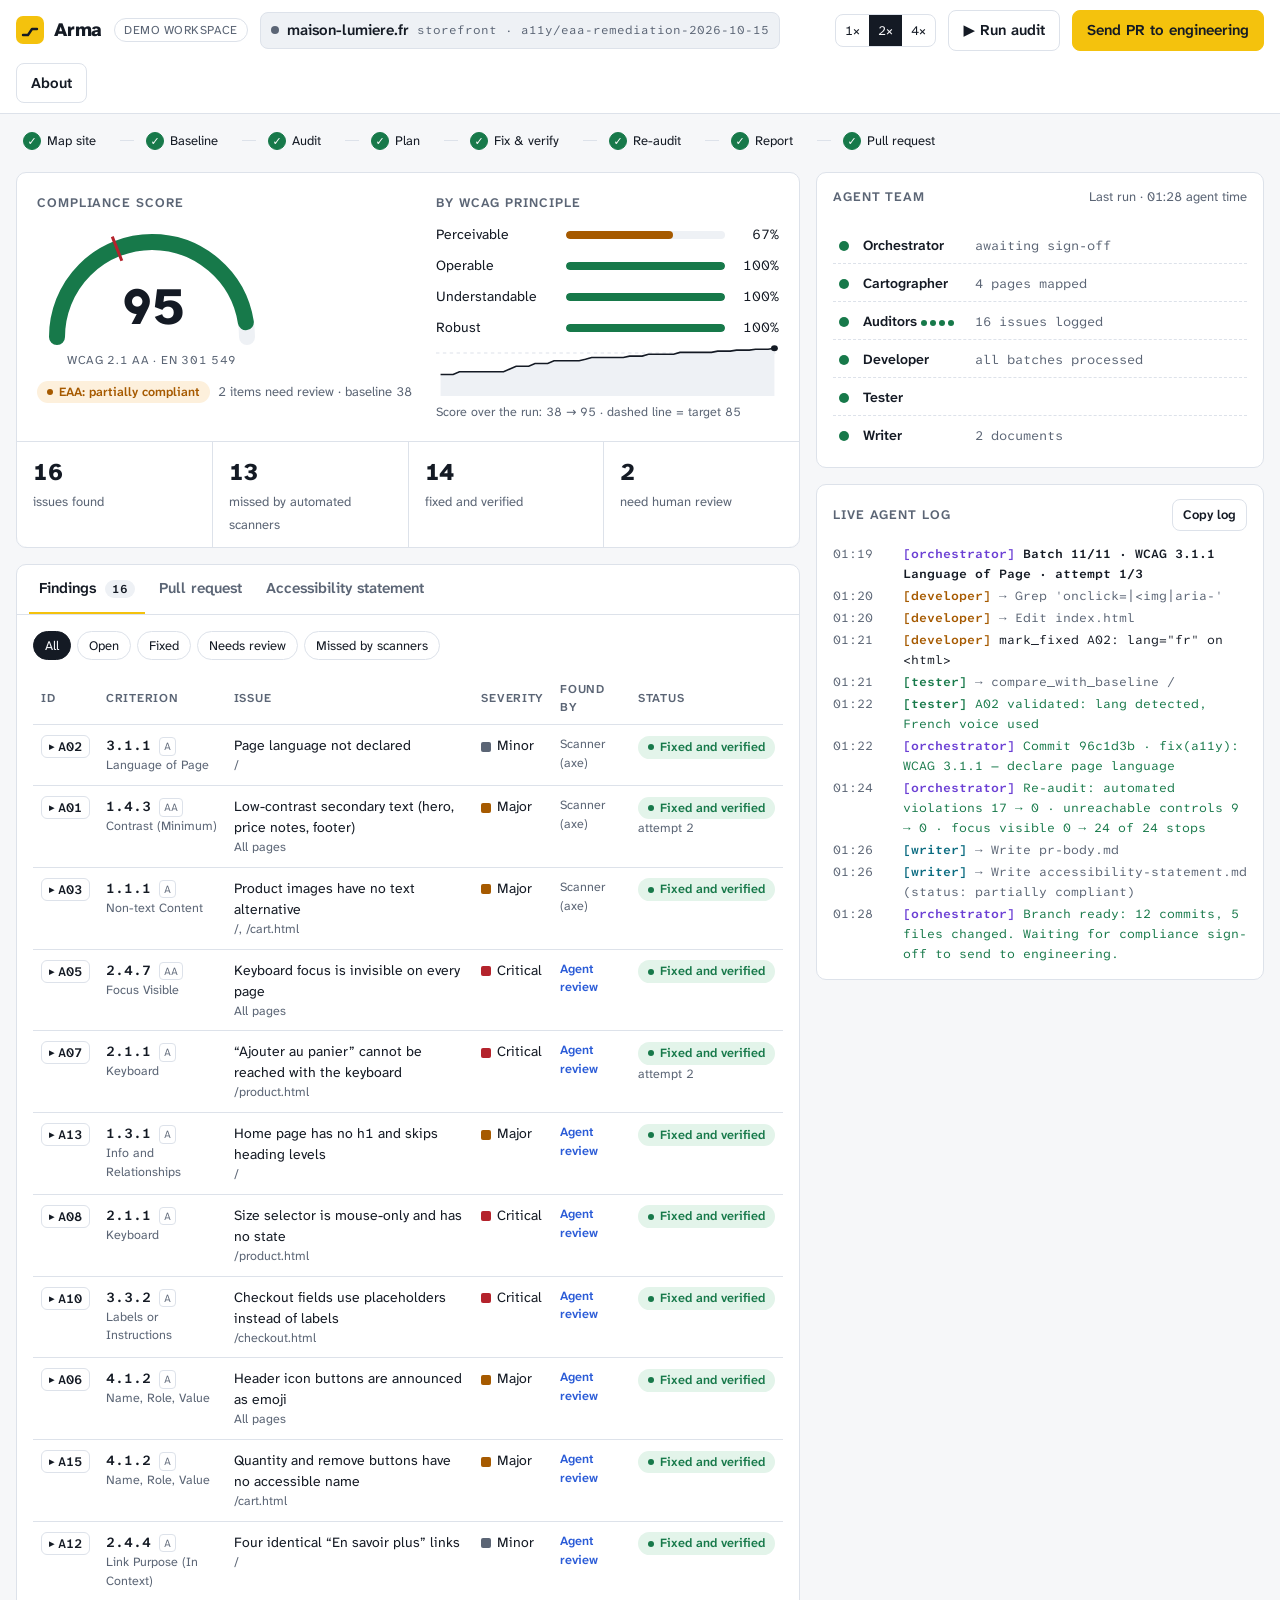
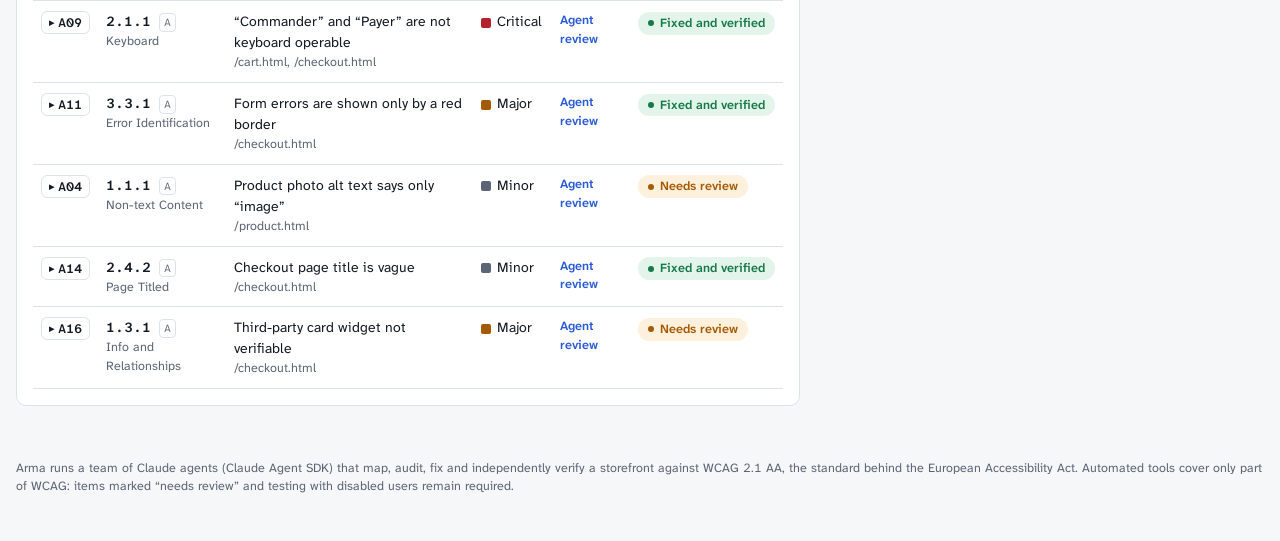
==== web/index.html @ 5f582f72 "feat: compliance dashboard driven by event replay Co-Authored-By: Claude Opus 5.5 <noreply@anthropic" ====
<!doctype html>
<html lang="en">
<head>
<meta charset="utf-8">
<meta name="viewport" content="width=device-width, initial-scale=1, viewport-fit=cover">
<title>Arma Compliance · EAA accessibility, audited, fixed and verified by AI agents</title>
<meta name="description" content="Arma gives compliance teams an AI agent team that audits, fixes and verifies their store's accessibility, then hands engineering a ready-to-merge pull request.">
<link rel="preconnect" href="https://fonts.googleapis.com">
<link rel="preconnect" href="https://fonts.gstatic.com" crossorigin>
<link rel="stylesheet" href="https://fonts.googleapis.com/css2?family=Atkinson+Hyperlegible+Mono:wght@400;600&family=Atkinson+Hyperlegible+Next:wght@400;600;800&display=swap">
<link rel="stylesheet" href="styles.css">
<link rel="icon" href="data:image/svg+xml,%3Csvg xmlns='http://www.w3.org/2000/svg' viewBox='0 0 18 18'%3E%3Crect width='18' height='18' rx='4' fill='%23f4c20d'/%3E%3Cpath d='M2 14h5l4-6h5' fill='none' stroke='%23141a24' stroke-width='2.4' stroke-linecap='round' stroke-linejoin='round'/%3E%3C/svg%3E">
</head>
<body>
<a class="skip" href="#main">Skip to main content</a>

<header class="bar">
  <div class="wrap">
    <div class="brand">
      <span class="mark" aria-hidden="true"><svg width="18" height="18" viewBox="0 0 18 18"><path d="M2 14h5l4-6h5" fill="none" stroke="#141a24" stroke-width="2.4" stroke-linecap="round" stroke-linejoin="round"/></svg></span>
      Arma
    </div>
    <span class="chip">Demo workspace</span>
    <div class="site" title="Audited site"><span class="dot" id="liveDot"></span><b id="siteName">maison-lumiere.fr</b><span class="muted mono" style="font-size:12px" id="siteRef">storefront · main</span></div>
    <span class="spacer"></span>
    <div class="speed" role="group" aria-label="Replay speed">
      <button type="button" data-speed="1" aria-pressed="false">1×</button>
      <button type="button" data-speed="2" aria-pressed="true">2×</button>
      <button type="button" data-speed="4" aria-pressed="false">4×</button>
    </div>
    <button class="btn" id="runBtn" type="button">▶ Run audit</button>
    <button class="btn primary" id="prBtn" type="button" disabled>Send PR to engineering</button>
    <button class="btn" id="aboutBtn" type="button" aria-haspopup="dialog">About</button>
  </div>
</header>

<nav class="rail" aria-label="Run phases"><div class="wrap" id="rail" tabindex="0"></div></nav>

<main class="wrap" id="main">
  <div class="main">
    <div class="col">
      <section class="card" aria-labelledby="scoreH">
        <div class="score">
          <div>
            <h2 id="scoreH">Compliance score</h2>
            <svg class="gauge" viewBox="0 0 230 156" role="img" aria-labelledby="gaugeLbl">
              <title id="gaugeLbl">Compliance score</title>
              <path d="M20 125 A95 95 0 0 1 210 125" fill="none" stroke="var(--faint)" stroke-width="16" stroke-linecap="round"/>
              <path id="gArc" d="M20 125 A95 95 0 0 1 210 125" fill="none" stroke="var(--ink)" stroke-width="16" stroke-linecap="round" pathLength="100" stroke-dasharray="0 100" style="transition:stroke-dasharray .6s"/>
              <line id="gBase" x1="0" y1="0" x2="0" y2="0" stroke="var(--bad)" stroke-width="3"/>
              <text id="gVal" class="val" x="115" y="112" text-anchor="middle">–</text>
              <text id="gSub" class="sub" x="115" y="152" text-anchor="middle">WCAG 2.1 AA · EN 301 549</text>
            </svg>
            <div class="status-line" id="eaa"></div>
          </div>
          <div style="min-width:0">
            <h2>By WCAG principle</h2>
            <div class="pour" id="pour" style="margin-top:12px"></div>
            <svg class="spark" id="spark" viewBox="0 0 300 54" width="100%" height="54" preserveAspectRatio="none" role="img" aria-label="Score during the run"></svg>
            <div class="muted" style="font-size:12.5px" id="sparkLbl">Score over the run</div>
          </div>
        </div>
        <div class="kpis">
          <div class="kpi"><b id="kFound">–</b><span>issues found</span></div>
          <div class="kpi"><b id="kHidden">–</b><span>missed by automated scanners</span></div>
          <div class="kpi"><b id="kFixed">–</b><span>fixed and verified</span></div>
          <div class="kpi"><b id="kHuman">–</b><span>need human review</span></div>
        </div>
      </section>

      <section class="card" aria-label="Compliance workspace">
        <div class="tabs" role="tablist" aria-label="Compliance workspace">
          <button class="tab" role="tab" id="t-findings" aria-controls="p-findings" aria-selected="true">Findings <span class="n" id="nFind">0</span></button>
          <button class="tab" role="tab" id="t-pr" aria-controls="p-pr" aria-selected="false" tabindex="-1">Pull request</button>
          <button class="tab" role="tab" id="t-stmt" aria-controls="p-stmt" aria-selected="false" tabindex="-1">Accessibility statement</button>
        </div>
        <div class="pane" role="tabpanel" id="p-findings" aria-labelledby="t-findings">
          <div class="filters" role="group" aria-label="Filter findings">
            <button class="fbtn" data-f="all" aria-pressed="true">All</button>
            <button class="fbtn" data-f="open" aria-pressed="false">Open</button>
            <button class="fbtn" data-f="validated" aria-pressed="false">Fixed</button>
            <button class="fbtn" data-f="needs_human" aria-pressed="false">Needs review</button>
            <button class="fbtn" data-f="agent" aria-pressed="false">Missed by scanners</button>
          </div>
          <div class="tablewrap" tabindex="0" role="region" aria-label="Findings table">
            <table>
              <thead><tr><th scope="col">ID</th><th scope="col">Criterion</th><th scope="col">Issue</th><th scope="col">Severity</th><th scope="col">Found by</th><th scope="col">Status</th></tr></thead>
              <tbody id="rows"></tbody>
            </table>
          </div>
        </div>
        <div class="pane" role="tabpanel" id="p-pr" aria-labelledby="t-pr" hidden></div>
        <div class="pane" role="tabpanel" id="p-stmt" aria-labelledby="t-stmt" hidden></div>
      </section>
    </div>

    <div class="col">
      <section class="card" aria-labelledby="teamH">
        <div class="loghead"><h2 id="teamH">Agent team</h2><span class="muted" style="font-size:13px" id="clock">–</span></div>
        <div class="agents" id="agents"></div>
      </section>
      <section class="card" aria-labelledby="logH">
        <div class="loghead"><h2 id="logH">Live agent log</h2><button class="btn small" id="copyLog" type="button">Copy log</button></div>
        <div class="log" id="log" role="log" aria-live="off" tabindex="0" aria-labelledby="logH"></div>
      </section>
    </div>
  </div>
  <p class="foot">Arma runs a team of Claude agents (Claude Agent SDK) that map, audit, fix and independently verify a storefront against WCAG 2.1 AA, the standard behind the European Accessibility Act. Automated tools cover only part of WCAG: items marked “needs review” and testing with disabled users remain required.</p>
</main>

<dialog id="about" aria-labelledby="aboutH">
  <h2 id="aboutH">Arma</h2>
  <p><b>Arma gives compliance teams an AI agent team that audits, fixes and verifies their store's accessibility, then hands engineering a ready-to-merge pull request.</b></p>
  <h3>The problem</h3>
  <p>Since June 2025 the European Accessibility Act makes WCAG 2.1 AA (EN 301 549) a legal duty for e-commerce, and French retailers are already being sued. JavaScript overlays fix nothing (FTC fine against accessiBe, 2025). Scanners only catch part of the issues, and compliance teams cannot turn a report into engineering tickets.</p>
  <h3>The agent team</h3>
  <pre aria-label="Agent architecture" tabindex="0">  cartographer ──► lead auditor ──► page auditors ×4 (parallel)
                         │  shared state via typed MCP tools
                         ▼
  per WCAG batch:  developer ──► tester (independent, read-only)
                      ▲   rejected: actionable reason │
                      └──────── retry ◄───────────────┘
                   regression → git rollback · 3 attempts → human
                         ▼
  writer ──► pull request + accessibility statement ──► compliance sign-off</pre>
  <p>Built with the Claude Agent SDK (Python), in-process MCP tools, Playwright + axe-core and git. This page replays a recorded run: no external system is contacted.</p>
  <p><a href="https://github.com/moogrocker/arma">Source code on GitHub</a></p>
  <form method="dialog"><button class="btn primary" type="submit">Close</button></form>
</dialog>

<div class="toast" id="toast" role="status" aria-live="polite"></div>
<script src="app.js"></script>
</body>
</html>
---- web/styles.css ----
/* Layout: sticky command bar → phase rail → two columns: compliance view (score, findings, PR, statement) | agent team + live log */
:root{
  --ink:#141a24; --paper:#f6f7f9; --panel:#ffffff; --line:#dde2ea; --muted:#5b6575; --faint:#eef1f5;
  --signal:#f4c20d; --signal-ink:#141a24;          /* tactile-paving yellow: brand + primary action only */
  --ok:#17794a; --ok-bg:#e3f4ea; --warn:#a65a00; --warn-bg:#fdf0dc; --bad:#b4232c; --bad-bg:#fbe5e6; --info:#2a5bd7; --info-bg:#e6edfc;
  --sans:"Atkinson Hyperlegible Next","Atkinson Hyperlegible",system-ui,-apple-system,"Segoe UI",sans-serif;
  --mono:"Atkinson Hyperlegible Mono",ui-monospace,"SF Mono",Menlo,Consolas,monospace;
  --r:10px;
}
@media (prefers-color-scheme: dark){:root:not([data-theme="light"]){
  --ink:#e9edf3; --paper:#10141b; --panel:#171c25; --line:#2a3240; --muted:#9aa5b6; --faint:#1d2430;
  --signal:#f4c20d; --signal-ink:#141a24;
  --ok:#5fd394; --ok-bg:#16301f; --warn:#f2a54a; --warn-bg:#33240f; --bad:#ff7a80; --bad-bg:#3a1a1d; --info:#8fb0ff; --info-bg:#1a2442; color-scheme:dark}}
:root[data-theme="dark"]{
  --ink:#e9edf3; --paper:#10141b; --panel:#171c25; --line:#2a3240; --muted:#9aa5b6; --faint:#1d2430;
  --signal:#f4c20d; --signal-ink:#141a24;
  --ok:#5fd394; --ok-bg:#16301f; --warn:#f2a54a; --warn-bg:#33240f; --bad:#ff7a80; --bad-bg:#3a1a1d; --info:#8fb0ff; --info-bg:#1a2442; color-scheme:dark}

*{box-sizing:border-box}
body{background:var(--paper);color:var(--ink);font:15px/1.5 var(--sans);font-variant-numeric:tabular-nums}
button,input,textarea,select{font:inherit;color:inherit}
:focus-visible{outline:3px solid var(--info);outline-offset:2px;border-radius:4px}
.wrap{padding-left:max(16px,env(safe-area-inset-left,0px));padding-right:max(16px,env(safe-area-inset-right,0px));max-width:1440px;margin:0 auto}
.mono{font-family:var(--mono)}
.muted{color:var(--muted)}
.vh{position:absolute!important;width:1px;height:1px;overflow:hidden;clip:rect(0 0 0 0);white-space:nowrap}

/* command bar */
.bar{position:sticky;top:env(safe-area-inset-top,0px);z-index:5;background:var(--panel);border-bottom:1px solid var(--line)}
.bar .wrap{display:flex;align-items:center;gap:12px;flex-wrap:wrap;padding-block:10px}
.brand{display:flex;align-items:center;gap:10px;font-weight:800;font-size:19px;letter-spacing:-.01em}
.mark{width:28px;height:28px;border-radius:7px;background:var(--signal);display:grid;place-items:center}
.mark svg{display:block}
.chip{font-size:12px;letter-spacing:.04em;text-transform:uppercase;border:1px solid var(--line);border-radius:99px;padding:2px 9px;color:var(--muted);white-space:nowrap}
.site{display:flex;align-items:center;gap:8px;border:1px solid var(--line);border-radius:8px;padding:6px 10px;background:var(--faint);min-width:0}
.site b{font-weight:600;overflow:hidden;text-overflow:ellipsis;white-space:nowrap}
.dot{width:8px;height:8px;border-radius:50%;background:var(--muted);flex:none}
.dot.live{background:var(--ok);box-shadow:0 0 0 0 var(--ok);animation:pulse 1.6s infinite}
@keyframes pulse{70%{box-shadow:0 0 0 7px transparent}}
.spacer{flex:1}
.btn{border:1px solid var(--line);background:var(--panel);border-radius:8px;padding:8px 14px;font-weight:600;cursor:pointer;display:inline-flex;align-items:center;gap:8px;white-space:nowrap}
.btn:hover{border-color:var(--muted)}
.btn.primary{background:var(--signal);color:var(--signal-ink);border-color:var(--signal)}
.btn.primary:hover{filter:brightness(.96)}
.btn[disabled]{opacity:.45;cursor:not-allowed}
.btn.small{padding:5px 10px;font-size:13px}
.speed{display:inline-flex;border:1px solid var(--line);border-radius:8px;overflow:hidden}
.speed button{border:0;background:transparent;padding:6px 9px;font-size:13px;cursor:pointer}
.speed button[aria-pressed="true"]{background:var(--ink);color:var(--paper)}

/* phase rail */
.rail .wrap{position:relative;display:flex;gap:6px;overflow-x:auto;padding-block:12px}
.ph{display:flex;align-items:center;gap:6px;font-size:13px;color:var(--muted);white-space:nowrap;padding:4px 10px 4px 6px;border-radius:99px;border:1px solid transparent}
.ph i{width:18px;height:18px;border-radius:50%;border:1.5px solid var(--line);display:grid;place-items:center;font-style:normal;font-size:11px}
.ph.done{color:var(--ink)} .ph.done i{background:var(--ok);border-color:var(--ok);color:var(--panel)}
.ph.now{color:var(--ink);border-color:var(--line);background:var(--panel);font-weight:600} .ph.now i{border-color:var(--signal);background:var(--signal)}
.ph + .ph::before{content:"";width:14px;height:1px;background:var(--line);margin-right:6px}

/* grid */
.main{display:grid;grid-template-columns:minmax(0,1.75fr) minmax(0,1fr);gap:16px;padding-block:4px 40px;align-items:start}
@media (max-width:980px){.main{grid-template-columns:minmax(0,1fr)}}
.card{background:var(--panel);border:1px solid var(--line);border-radius:var(--r)}
.card h2{font-size:13px;letter-spacing:.07em;text-transform:uppercase;color:var(--muted);margin:0;font-weight:600}
.col{display:flex;flex-direction:column;gap:16px;min-width:0}

/* score */
.score{display:grid;grid-template-columns:auto minmax(0,1fr);gap:24px;padding:20px}
@media (max-width:640px){.score{grid-template-columns:minmax(0,1fr)}}
.gauge{width:230px;max-width:100%}
.gauge .val{font-size:52px;font-weight:800;letter-spacing:-.03em;fill:var(--ink)}
.gauge .sub{font-size:12px;fill:var(--muted);letter-spacing:.06em;text-transform:uppercase}
.status-line{display:flex;align-items:center;gap:8px;flex-wrap:wrap;margin-top:6px}
.pill{display:inline-flex;align-items:center;gap:6px;font-size:12.5px;font-weight:600;border-radius:99px;padding:2px 10px;white-space:nowrap}
.pill::before{content:"";width:6px;height:6px;border-radius:50%;background:currentColor}
.p-ok{color:var(--ok);background:var(--ok-bg)} .p-warn{color:var(--warn);background:var(--warn-bg)}
.p-bad{color:var(--bad);background:var(--bad-bg)} .p-info{color:var(--info);background:var(--info-bg)}
.p-mute{color:var(--muted);background:var(--faint)}
.pour{display:flex;flex-direction:column;gap:10px}
.pour-row{display:grid;grid-template-columns:120px minmax(0,1fr) 44px;gap:10px;align-items:center;font-size:14px}
.track{height:8px;border-radius:99px;background:var(--faint);overflow:hidden;position:relative}
.track span{position:absolute;inset:0 auto 0 0;background:var(--ink);border-radius:99px;transition:width .6s}
.track span.base{background:var(--line)}
.kpis{display:grid;grid-template-columns:repeat(4,minmax(0,1fr));gap:1px;background:var(--line);border-top:1px solid var(--line);border-radius:0 0 var(--r) var(--r);overflow:hidden}
@media (max-width:640px){.kpis{grid-template-columns:repeat(2,minmax(0,1fr))}}
.kpi{background:var(--panel);padding:12px 16px}
.kpi b{display:block;font-size:24px;font-weight:800;letter-spacing:-.02em}
.kpi span{font-size:13px;color:var(--muted)}
.spark{margin-top:4px}

/* tabs */
.tabs{display:flex;gap:4px;border-bottom:1px solid var(--line);padding:0 12px;overflow-x:auto}
.tab{border:0;background:none;padding:12px 10px;font-weight:600;color:var(--muted);cursor:pointer;border-bottom:2px solid transparent;white-space:nowrap}
.tab[aria-selected="true"]{color:var(--ink);border-bottom-color:var(--signal)}
.tab .n{font-family:var(--mono);font-size:12px;background:var(--faint);border-radius:99px;padding:1px 7px;margin-left:4px}
.pane{padding:16px}
.filters{display:flex;gap:6px;flex-wrap:wrap;margin-bottom:12px;align-items:center}
.fbtn{border:1px solid var(--line);background:var(--panel);border-radius:99px;padding:4px 11px;font-size:13px;cursor:pointer}
.fbtn[aria-pressed="true"]{background:var(--ink);color:var(--paper);border-color:var(--ink)}
.tablewrap{overflow-x:auto}
table{width:100%;border-collapse:collapse;font-size:14px;min-width:640px}
th{text-align:left;font-size:12px;letter-spacing:.06em;text-transform:uppercase;color:var(--muted);font-weight:600;padding:8px;border-bottom:1px solid var(--line)}
td{padding:10px 8px;border-bottom:1px solid var(--line);vertical-align:top}
tr.row{cursor:pointer} tr.row:hover td{background:var(--faint)}
tr.row.fresh td{animation:flash 1.6s}
@keyframes flash{from{background:var(--warn-bg)}}
.crit{display:flex;gap:8px;align-items:baseline}
.crit .num{font-family:var(--mono);font-weight:600}
.lvl{font-family:var(--mono);font-size:11px;border:1px solid var(--line);border-radius:4px;padding:0 4px;color:var(--muted)}
.sev{display:inline-block;width:10px;height:10px;border-radius:2px;margin-right:6px;vertical-align:middle}
.sev.critical{background:var(--bad)} .sev.major{background:var(--warn)} .sev.minor{background:var(--muted)}
.src{font-size:12.5px;color:var(--muted)}
.src.agent{color:var(--info);font-weight:600}
.detail td{background:var(--faint);padding:16px}
.dgrid{display:grid;grid-template-columns:repeat(2,minmax(0,1fr));gap:16px}
@media (max-width:720px){.dgrid{grid-template-columns:minmax(0,1fr)}}
.dgrid>div{min-width:0}
.dgrid h3{font-size:12px;letter-spacing:.06em;text-transform:uppercase;color:var(--muted);margin:0 0 6px}
pre{margin:0;font:12.5px/1.55 var(--mono);background:var(--panel);border:1px solid var(--line);border-radius:8px;padding:10px;overflow-x:auto;white-space:pre}
.add{color:var(--ok)} .del{color:var(--bad)}
.hist{list-style:none;padding:0;margin:0;display:flex;flex-direction:column;gap:6px;font-size:13.5px}
.hist li{display:grid;grid-template-columns:86px minmax(0,1fr);gap:8px}
.hist .who{font-weight:600}
.empty{padding:32px 16px;text-align:center;color:var(--muted)}

/* agents */
.agents{padding:14px 16px;display:flex;flex-direction:column;gap:2px}
.ag{position:relative;display:grid;grid-template-columns:22px 104px minmax(0,1fr);gap:8px;align-items:center;padding:7px 0;border-bottom:1px dashed var(--line);font-size:14px}
.ag:last-child{border-bottom:0}
.ag .st{width:10px;height:10px;border-radius:50%;background:var(--line);margin:auto}
.ag.working .st{background:var(--signal);box-shadow:0 0 0 3px color-mix(in srgb,var(--signal) 30%,transparent)}
.ag.done .st{background:var(--ok)}
.ag .nm{font-weight:600}
.ag .act{color:var(--muted);font-size:13px;overflow:hidden;text-overflow:ellipsis;white-space:nowrap;font-family:var(--mono)}
.subdots{display:inline-flex;gap:3px;margin-left:4px;vertical-align:middle}
.subdots i{width:6px;height:6px;border-radius:50%;background:var(--line)}
.subdots i.on{background:var(--signal)} .subdots i.ok{background:var(--ok)}

/* log */
.loghead{display:flex;align-items:center;justify-content:space-between;padding:14px 16px 8px;gap:8px}
.log{height:440px;overflow-y:auto;padding:0 16px 14px;font:12.5px/1.6 var(--mono)}
@media (max-width:980px){.log{height:340px}}
.ln{display:grid;grid-template-columns:62px minmax(0,1fr);gap:8px;padding:1px 0}
.ln .t{color:var(--muted)}
.ln .a{font-weight:600}
.ln.k-tool .x{color:var(--muted)}
.ln.k-err .x,.ln.k-reject .x,.ln.k-rollback .x{color:var(--bad)}
.ln.k-ok .x,.ln.k-commit .x{color:var(--ok)}
.ln.k-phase{margin-top:8px}
.ln.k-phase .x{font-weight:600;color:var(--ink)}
.a-orch{color:#8b5cf6}.a-cart{color:#0e8fa8}.a-chief{color:var(--info)}.a-aud{color:#4b74e0}.a-dev{color:var(--warn)}.a-test{color:var(--ok)}.a-writer{color:#0e8fa8}.a-sys{color:var(--bad)}

/* PR */
.prgrid{display:grid;grid-template-columns:minmax(0,1fr) minmax(0,1fr);gap:16px}
@media (max-width:820px){.prgrid{grid-template-columns:1fr}}
.kv{display:grid;grid-template-columns:110px minmax(0,1fr);gap:6px 12px;font-size:14px}
.kv dt{color:var(--muted)} .kv dd{margin:0;min-width:0;overflow-wrap:anywhere}
.commits{list-style:none;padding:0;margin:8px 0 0;font-size:13.5px}
.commits li{display:grid;grid-template-columns:70px minmax(0,1fr);gap:8px;padding:6px 0;border-bottom:1px solid var(--line)}
.commits .h{font-family:var(--mono);color:var(--muted)}
fieldset{border:1px solid var(--line);border-radius:8px;padding:10px 12px;margin:0 0 12px}
legend{font-size:12px;letter-spacing:.06em;text-transform:uppercase;color:var(--muted);padding:0 4px}
.opt{display:flex;align-items:center;gap:8px;padding:3px 0;font-size:14px}
textarea{width:100%;min-height:110px;border:1px solid var(--line);border-radius:8px;padding:10px;background:var(--panel);resize:vertical}
label.lbl{font-size:12px;letter-spacing:.06em;text-transform:uppercase;color:var(--muted);display:block;margin-bottom:4px}
.steps{list-style:none;padding:0;margin:12px 0 0;display:flex;flex-direction:column;gap:6px;font-size:14px}
.steps li{display:flex;gap:8px;align-items:center;color:var(--muted)}
.steps li.ok{color:var(--ink)} .steps li.ok::before{content:"✓";color:var(--ok);font-weight:800}
.steps li.run::before{content:"";width:10px;height:10px;border:2px solid var(--signal);border-top-color:transparent;border-radius:50%;animation:spin .8s linear infinite}
@keyframes spin{to{transform:rotate(360deg)}}
.sent{border:1px solid var(--ok);background:var(--ok-bg);border-radius:8px;padding:12px 14px;margin-top:12px}
.sent b{display:block}
.statement{max-width:72ch;font-size:15px}
.statement h3{font-size:18px;margin:18px 0 6px}
.statement .todo{background:var(--warn-bg);color:var(--warn);border-radius:4px;padding:0 4px}
.foot{font-size:12.5px;color:var(--muted);padding-block:0 32px}
@media (prefers-reduced-motion: reduce){*{animation:none!important;transition:none!important}}

/* ---- additions to the prototype (event-driven build) ---- */
html{-webkit-text-size-adjust:100%}
body{margin:0;overflow-x:hidden}
h1,h2,h3{margin:0}
.skip{position:absolute;left:8px;top:-60px;background:var(--signal);color:var(--signal-ink);padding:8px 12px;border-radius:8px;font-weight:700;z-index:20}
.skip:focus{top:8px}
.rail .ph,.ag,td{position:relative}
.rail .wrap{scrollbar-width:thin}
tr.row:focus-visible td{background:var(--faint)}
tr.row:focus-visible{outline:3px solid var(--info);outline-offset:-3px}
.hist li{grid-template-columns:52px 86px minmax(0,1fr)}
.hist time{font-family:var(--mono);color:var(--muted);font-size:12.5px}
details.body{margin-top:14px}
details.body summary{cursor:pointer;font-weight:600}
.md{font-size:14px;max-width:72ch}
.md h2,.md h3,.md h4{font-size:15px;margin:14px 0 4px;text-transform:none;letter-spacing:0;color:var(--ink)}
.md p,.md ul{margin:6px 0}
.statement h2{font-size:20px;margin:0 0 6px;text-transform:none;letter-spacing:0;color:var(--ink)}
dialog{max-width:640px;width:calc(100% - 32px);border:1px solid var(--line);border-radius:var(--r);background:var(--panel);color:var(--ink);padding:22px}
dialog::backdrop{background:rgba(10,14,20,.6)}
dialog h2{font-size:22px;text-transform:none;letter-spacing:0;color:var(--ink);margin-bottom:8px}
dialog h3{font-size:15px;margin:16px 0 4px}
dialog p{margin:6px 0}
.toast{position:fixed;left:50%;bottom:16px;transform:translateX(-50%);background:var(--ink);color:var(--paper);padding:10px 16px;border-radius:8px;opacity:0;pointer-events:none;transition:opacity .25s;max-width:calc(100% - 32px);z-index:30}
.toast.show{opacity:1}
.rowbtn{font:600 13px var(--mono);border:1px solid var(--line);background:var(--panel);border-radius:6px;padding:2px 7px;cursor:pointer;display:inline-flex;align-items:center;gap:4px}
.rowbtn::before{content:"▸";font-size:10px;transition:transform .15s}
.rowbtn[aria-expanded="true"]::before{transform:rotate(90deg)}
/* agent label colours, AA on panel in both themes */
:root{--c-orch:#6b3fd4;--c-cart:#0a6b80;--c-aud:#3155c4}
@media (prefers-color-scheme: dark){:root:not([data-theme="light"]){--c-orch:#b8a1ff;--c-cart:#5fcfe5;--c-aud:#9db8ff}}
:root[data-theme="dark"]{--c-orch:#b8a1ff;--c-cart:#5fcfe5;--c-aud:#9db8ff}
.a-orch{color:var(--c-orch)}.a-cart,.a-writer{color:var(--c-cart)}.a-aud{color:var(--c-aud)}
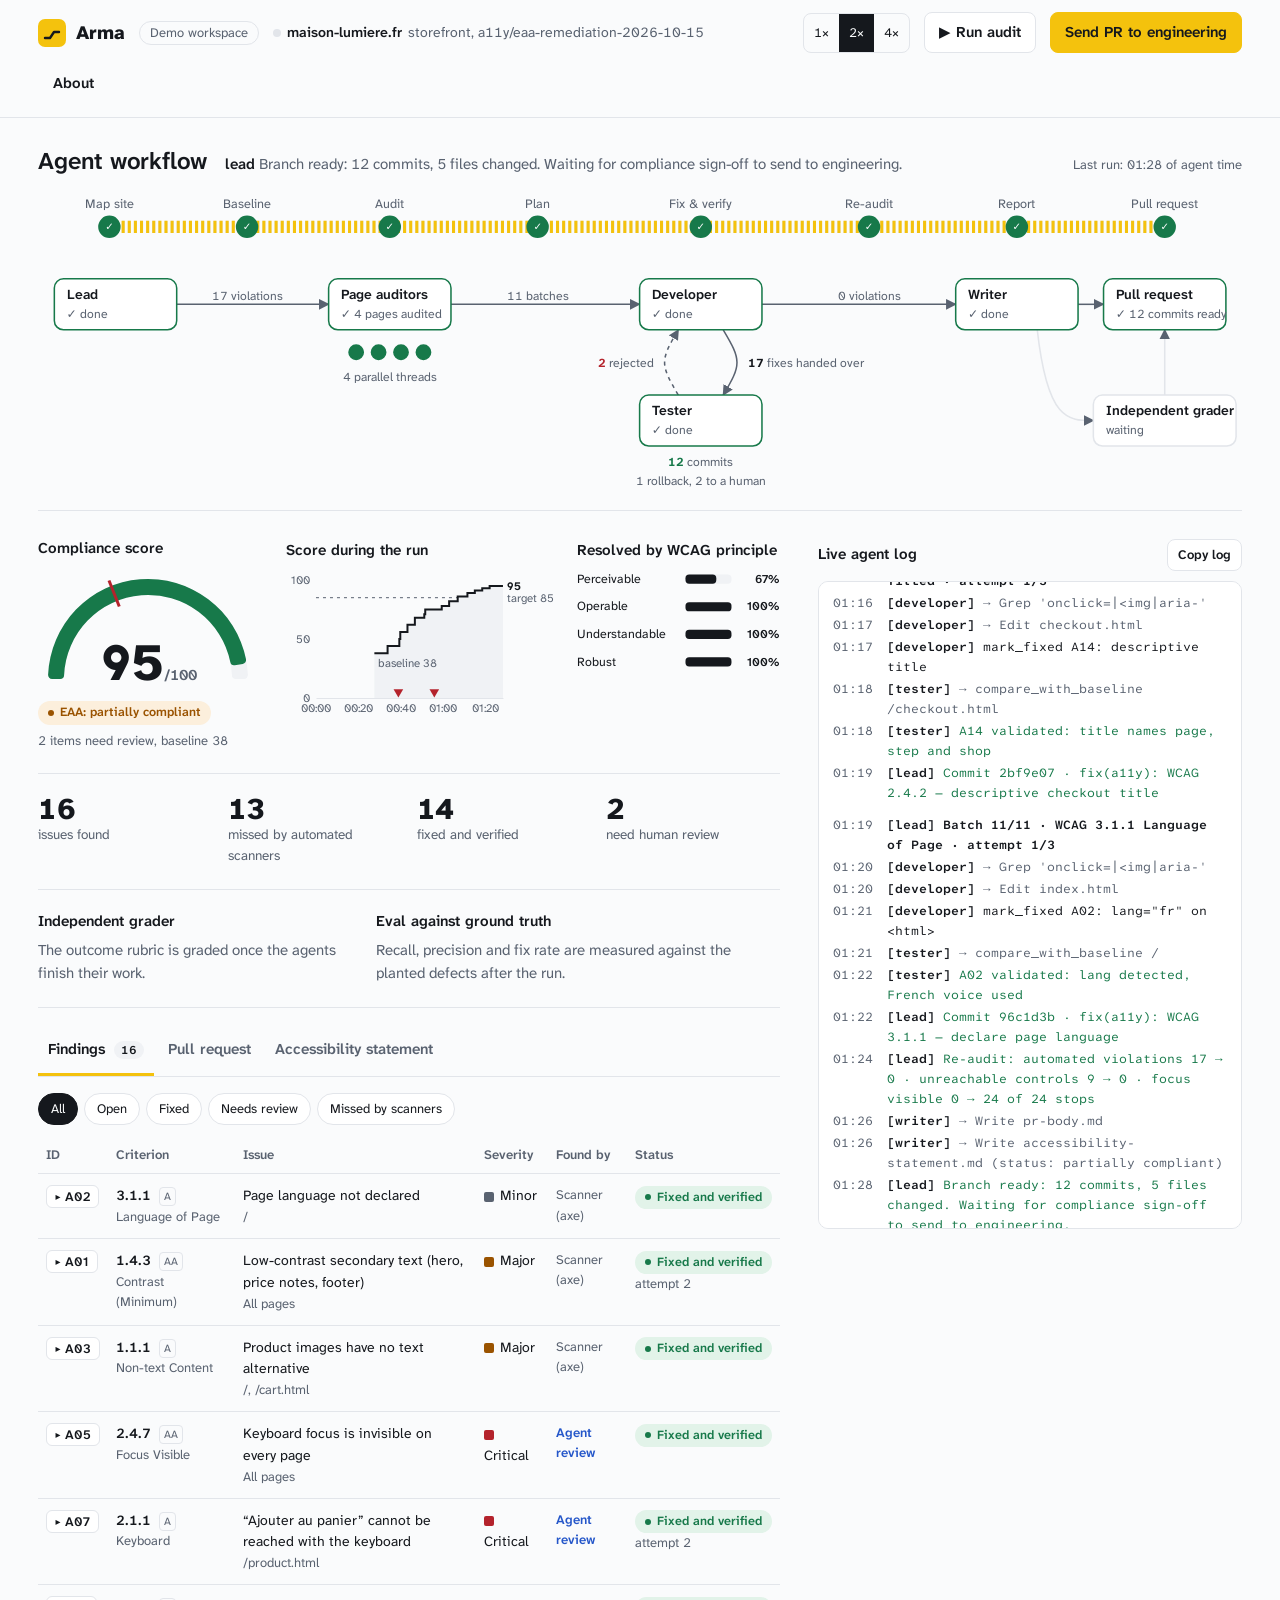
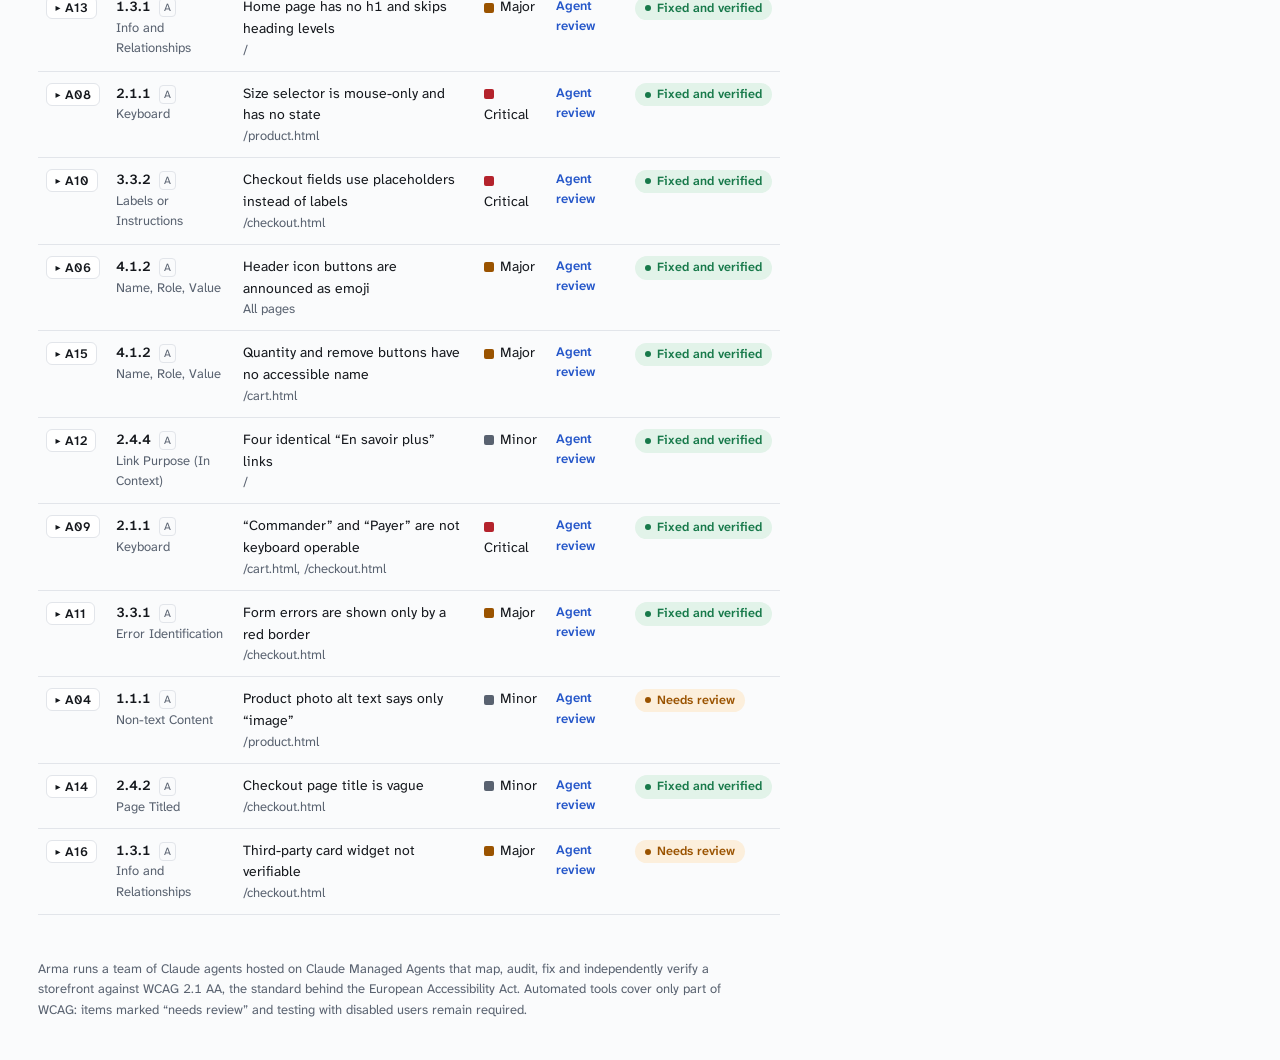
==== commit f55fa3aa: "feat: minimalist D3 dashboard with live agent workflow, grader and eval cards Co-Authored-By: Claude" ====
--- a/web/index.html
+++ b/web/index.html
@@ -3,7 +3,7 @@
 <head>
 <meta charset="utf-8">
 <meta name="viewport" content="width=device-width, initial-scale=1, viewport-fit=cover">
-<title>Arma Compliance · EAA accessibility, audited, fixed and verified by AI agents</title>
+<title>Arma: accessibility audited, fixed and verified by an AI agent team</title>
 <meta name="description" content="Arma gives compliance teams an AI agent team that audits, fixes and verifies their store's accessibility, then hands engineering a ready-to-merge pull request.">
 <link rel="preconnect" href="https://fonts.googleapis.com">
 <link rel="preconnect" href="https://fonts.gstatic.com" crossorigin>
@@ -15,60 +15,79 @@
 <a class="skip" href="#main">Skip to main content</a>
 
 <header class="bar">
-  <div class="wrap">
-    <div class="brand">
-      <span class="mark" aria-hidden="true"><svg width="18" height="18" viewBox="0 0 18 18"><path d="M2 14h5l4-6h5" fill="none" stroke="#141a24" stroke-width="2.4" stroke-linecap="round" stroke-linejoin="round"/></svg></span>
-      Arma
-    </div>
-    <span class="chip">Demo workspace</span>
-    <div class="site" title="Audited site"><span class="dot" id="liveDot"></span><b id="siteName">maison-lumiere.fr</b><span class="muted mono" style="font-size:12px" id="siteRef">storefront · main</span></div>
-    <span class="spacer"></span>
-    <div class="speed" role="group" aria-label="Replay speed">
-      <button type="button" data-speed="1" aria-pressed="false">1×</button>
-      <button type="button" data-speed="2" aria-pressed="true">2×</button>
-      <button type="button" data-speed="4" aria-pressed="false">4×</button>
-    </div>
-    <button class="btn" id="runBtn" type="button">▶ Run audit</button>
-    <button class="btn primary" id="prBtn" type="button" disabled>Send PR to engineering</button>
-    <button class="btn" id="aboutBtn" type="button" aria-haspopup="dialog">About</button>
+  <div class="brand">
+    <span class="mark" aria-hidden="true"><svg width="18" height="18" viewBox="0 0 18 18"><path d="M2 14h5l4-6h5" fill="none" stroke="#15181d" stroke-width="2.4" stroke-linecap="round" stroke-linejoin="round"/></svg></span>
+    Arma
   </div>
+  <span class="chip">Demo workspace</span>
+  <span class="chip hosted" id="hosted" hidden>Hosted on Claude Managed Agents · session <b id="sess"></b></span>
+  <p class="site"><span class="dot" id="liveDot" aria-hidden="true"></span><b id="siteName">maison-lumiere.fr</b> <span class="muted" id="siteRef">storefront, main</span></p>
+  <span class="spacer"></span>
+  <div class="speed" role="group" aria-label="Replay speed">
+    <button type="button" data-speed="1" aria-pressed="false">1×</button>
+    <button type="button" data-speed="2" aria-pressed="true">2×</button>
+    <button type="button" data-speed="4" aria-pressed="false">4×</button>
+  </div>
+  <button class="btn" id="runBtn" type="button">▶ Run audit</button>
+  <button class="btn primary" id="prBtn" type="button" disabled>Send PR to engineering</button>
+  <button class="btn ghost" id="aboutBtn" type="button" aria-haspopup="dialog">About</button>
 </header>
 
-<nav class="rail" aria-label="Run phases"><div class="wrap" id="rail" tabindex="0"></div></nav>
+<main id="main">
+  <section class="flow" aria-labelledby="flowH">
+    <div class="flow-head">
+      <h1 id="flowH">Agent workflow</h1>
+      <p class="flow-now" id="flowNow" aria-live="polite">Run an audit to watch the agents work.</p>
+      <span class="clock" id="clock">Idle</span>
+    </div>
+    <div class="flow-scroll" tabindex="0" role="region" aria-label="Agent workflow diagram, scrollable">
+      <svg id="flow" role="img" aria-labelledby="flowDesc"><desc id="flowDesc">Agent workflow</desc></svg>
+    </div>
+    <ul class="vh" id="agentList" aria-label="Agent status"></ul>
+  </section>
 
-<main class="wrap" id="main">
-  <div class="main">
+  <div class="grid">
     <div class="col">
-      <section class="card" aria-labelledby="scoreH">
-        <div class="score">
-          <div>
-            <h2 id="scoreH">Compliance score</h2>
-            <svg class="gauge" viewBox="0 0 230 156" role="img" aria-labelledby="gaugeLbl">
-              <title id="gaugeLbl">Compliance score</title>
-              <path d="M20 125 A95 95 0 0 1 210 125" fill="none" stroke="var(--faint)" stroke-width="16" stroke-linecap="round"/>
-              <path id="gArc" d="M20 125 A95 95 0 0 1 210 125" fill="none" stroke="var(--ink)" stroke-width="16" stroke-linecap="round" pathLength="100" stroke-dasharray="0 100" style="transition:stroke-dasharray .6s"/>
-              <line id="gBase" x1="0" y1="0" x2="0" y2="0" stroke="var(--bad)" stroke-width="3"/>
-              <text id="gVal" class="val" x="115" y="112" text-anchor="middle">–</text>
-              <text id="gSub" class="sub" x="115" y="152" text-anchor="middle">WCAG 2.1 AA · EN 301 549</text>
-            </svg>
-            <div class="status-line" id="eaa"></div>
+      <section class="score" aria-labelledby="scoreH">
+        <div class="score-num">
+          <h2 id="scoreH">Compliance score</h2>
+          <div class="gauge" role="img" id="gaugeBox" aria-label="Compliance score not measured yet">
+            <div id="gauge" aria-hidden="true"></div>
+            <p class="gnum" aria-hidden="true"><span id="gVal">–</span><span class="of">/100</span></p>
           </div>
-          <div style="min-width:0">
-            <h2>By WCAG principle</h2>
-            <div class="pour" id="pour" style="margin-top:12px"></div>
-            <svg class="spark" id="spark" viewBox="0 0 300 54" width="100%" height="54" preserveAspectRatio="none" role="img" aria-label="Score during the run"></svg>
-            <div class="muted" style="font-size:12.5px" id="sparkLbl">Score over the run</div>
-          </div>
+          <p class="status-line" id="eaa"></p>
         </div>
-        <div class="kpis">
-          <div class="kpi"><b id="kFound">–</b><span>issues found</span></div>
-          <div class="kpi"><b id="kHidden">–</b><span>missed by automated scanners</span></div>
-          <div class="kpi"><b id="kFixed">–</b><span>fixed and verified</span></div>
-          <div class="kpi"><b id="kHuman">–</b><span>need human review</span></div>
+        <figure class="chart">
+          <figcaption id="timelineH">Score during the run</figcaption>
+          <div id="timeline" class="timeline"></div>
+          <table class="vh" id="timelineTable"><caption>Score during the run</caption><thead><tr><th scope="col">Time</th><th scope="col">Score</th></tr></thead><tbody></tbody></table>
+        </figure>
+        <figure class="chart">
+          <figcaption>Resolved by WCAG principle</figcaption>
+          <div id="pour" class="pour"></div>
+        </figure>
+      </section>
+
+      <dl class="kpis">
+        <div><dt>issues found</dt><dd id="kFound">–</dd></div>
+        <div><dt>missed by automated scanners</dt><dd id="kHidden">–</dd></div>
+        <div><dt>fixed and verified</dt><dd id="kFixed">–</dd></div>
+        <div><dt>need human review</dt><dd id="kHuman">–</dd></div>
+      </dl>
+
+      <section class="proof" aria-labelledby="proofH">
+        <h2 id="proofH" class="vh">Proof</h2>
+        <div class="grader" id="grader">
+          <h3>Independent grader</h3>
+          <div id="graderBody"><p class="muted">The outcome rubric is graded once the agents finish their work.</p></div>
+        </div>
+        <div class="evalbox" id="evalbox">
+          <h3>Eval against ground truth</h3>
+          <div id="evalBody"><p class="muted">Recall, precision and fix rate are measured against the planted defects after the run.</p></div>
         </div>
       </section>
 
-      <section class="card" aria-label="Compliance workspace">
+      <section class="work" aria-label="Compliance workspace">
         <div class="tabs" role="tablist" aria-label="Compliance workspace">
           <button class="tab" role="tab" id="t-findings" aria-controls="p-findings" aria-selected="true">Findings <span class="n" id="nFind">0</span></button>
           <button class="tab" role="tab" id="t-pr" aria-controls="p-pr" aria-selected="false" tabindex="-1">Pull request</button>
@@ -83,7 +102,7 @@
             <button class="fbtn" data-f="agent" aria-pressed="false">Missed by scanners</button>
           </div>
           <div class="tablewrap" tabindex="0" role="region" aria-label="Findings table">
-            <table>
+            <table class="findings">
               <thead><tr><th scope="col">ID</th><th scope="col">Criterion</th><th scope="col">Issue</th><th scope="col">Severity</th><th scope="col">Found by</th><th scope="col">Status</th></tr></thead>
               <tbody id="rows"></tbody>
             </table>
@@ -94,41 +113,30 @@
       </section>
     </div>
 
-    <div class="col">
-      <section class="card" aria-labelledby="teamH">
-        <div class="loghead"><h2 id="teamH">Agent team</h2><span class="muted" style="font-size:13px" id="clock">–</span></div>
-        <div class="agents" id="agents"></div>
-      </section>
-      <section class="card" aria-labelledby="logH">
-        <div class="loghead"><h2 id="logH">Live agent log</h2><button class="btn small" id="copyLog" type="button">Copy log</button></div>
-        <div class="log" id="log" role="log" aria-live="off" tabindex="0" aria-labelledby="logH"></div>
-      </section>
-    </div>
+    <section class="logbox" aria-labelledby="logH">
+      <div class="loghead"><h2 id="logH">Live agent log</h2><button class="btn small" id="copyLog" type="button">Copy log</button></div>
+      <div class="log" id="log" role="log" aria-live="off" tabindex="0" aria-labelledby="logH"></div>
+    </section>
   </div>
-  <p class="foot">Arma runs a team of Claude agents (Claude Agent SDK) that map, audit, fix and independently verify a storefront against WCAG 2.1 AA, the standard behind the European Accessibility Act. Automated tools cover only part of WCAG: items marked “needs review” and testing with disabled users remain required.</p>
+
+  <p class="foot">Arma runs a team of Claude agents hosted on Claude Managed Agents that map, audit, fix and independently verify a storefront against WCAG 2.1 AA, the standard behind the European Accessibility Act. Automated tools cover only part of WCAG: items marked “needs review” and testing with disabled users remain required.</p>
 </main>
 
 <dialog id="about" aria-labelledby="aboutH">
   <h2 id="aboutH">Arma</h2>
-  <p><b>Arma gives compliance teams an AI agent team that audits, fixes and verifies their store's accessibility, then hands engineering a ready-to-merge pull request.</b></p>
+  <p><b>Arma gives compliance teams a hosted AI agent team that audits, fixes and verifies their store's accessibility, proves it against a rubric, and hands engineering a ready-to-merge pull request.</b></p>
   <h3>The problem</h3>
   <p>Since June 2025 the European Accessibility Act makes WCAG 2.1 AA (EN 301 549) a legal duty for e-commerce, and French retailers are already being sued. JavaScript overlays fix nothing (FTC fine against accessiBe, 2025). Scanners only catch part of the issues, and compliance teams cannot turn a report into engineering tickets.</p>
   <h3>The agent team</h3>
-  <pre aria-label="Agent architecture" tabindex="0">  cartographer ──► lead auditor ──► page auditors ×4 (parallel)
-                         │  shared state via typed MCP tools
-                         ▼
-  per WCAG batch:  developer ──► tester (independent, read-only)
-                      ▲   rejected: actionable reason │
-                      └──────── retry ◄───────────────┘
-                   regression → git rollback · 3 attempts → human
-                         ▼
-  writer ──► pull request + accessibility statement ──► compliance sign-off</pre>
-  <p>Built with the Claude Agent SDK (Python), in-process MCP tools, Playwright + axe-core and git. This page replays a recorded run: no external system is contacted.</p>
+  <p>Build it. Let it run. Prove it worked. A lead agent hosted on Claude Managed Agents maps the store and sends one auditor per page, in parallel threads. For each WCAG criterion, a developer fixes the source code and an independent tester, who cannot edit and never sees the developer's diff, accepts or rejects each fix with a reason. A rejection goes back to the same developer thread; regressions are rolled back with git; after three attempts an issue goes to a human. A writer drafts the pull request and the accessibility statement.</p>
+  <p>Every finding and status change goes through typed tools answered by Arma's own compliance ledger, which enforces the status rules and keeps the audit trail. An independent grader checks the result against a rubric, and an eval measures it against the store's known defects.</p>
+  <p>This page replays a recorded run: no external system is contacted.</p>
   <p><a href="https://github.com/moogrocker/arma">Source code on GitHub</a></p>
   <form method="dialog"><button class="btn primary" type="submit">Close</button></form>
 </dialog>
 
 <div class="toast" id="toast" role="status" aria-live="polite"></div>
+<script src="vendor/d3.min.js"></script>
 <script src="app.js"></script>
 </body>
 </html>
--- a/web/styles.css
+++ b/web/styles.css
@@ -1,210 +1,266 @@
-/* Layout: sticky command bar → phase rail → two columns: compliance view (score, findings, PR, statement) | agent team + live log */
-:root{
-  --ink:#141a24; --paper:#f6f7f9; --panel:#ffffff; --line:#dde2ea; --muted:#5b6575; --faint:#eef1f5;
-  --signal:#f4c20d; --signal-ink:#141a24;          /* tactile-paving yellow: brand + primary action only */
-  --ok:#17794a; --ok-bg:#e3f4ea; --warn:#a65a00; --warn-bg:#fdf0dc; --bad:#b4232c; --bad-bg:#fbe5e6; --info:#2a5bd7; --info-bg:#e6edfc;
-  --sans:"Atkinson Hyperlegible Next","Atkinson Hyperlegible",system-ui,-apple-system,"Segoe UI",sans-serif;
-  --mono:"Atkinson Hyperlegible Mono",ui-monospace,"SF Mono",Menlo,Consolas,monospace;
-  --r:10px;
+/* Arma. One bold element: the agent workflow drawn as a tactile guidance strip.
+   Everything else is quiet: whitespace and single hairlines instead of cards. */
+:root {
+  --bg: #fafbfc; --ink: #15181d; --muted: #596270; --line: #e2e5ea; --faint: #f0f2f5; --panel: #ffffff;
+  --signal: #f4c20d; --signal-ink: #15181d;           /* tactile-paving yellow: brand + "working" only */
+  --ok: #17794a; --ok-bg: #e2f3e9; --warn: #9a5300; --warn-bg: #fcefdc; --bad: #b4232c; --bad-bg: #fbe5e6;
+  --info: #2456c9; --info-bg: #e6edfc;
+  --sans: "Atkinson Hyperlegible Next", "Atkinson Hyperlegible", system-ui, -apple-system, "Segoe UI", sans-serif;
+  --mono: "Atkinson Hyperlegible Mono", ui-monospace, "SF Mono", Menlo, Consolas, monospace;
+  --pad: clamp(16px, 3vw, 40px);
+  color-scheme: light;
 }
-@media (prefers-color-scheme: dark){:root:not([data-theme="light"]){
-  --ink:#e9edf3; --paper:#10141b; --panel:#171c25; --line:#2a3240; --muted:#9aa5b6; --faint:#1d2430;
-  --signal:#f4c20d; --signal-ink:#141a24;
-  --ok:#5fd394; --ok-bg:#16301f; --warn:#f2a54a; --warn-bg:#33240f; --bad:#ff7a80; --bad-bg:#3a1a1d; --info:#8fb0ff; --info-bg:#1a2442; color-scheme:dark}}
-:root[data-theme="dark"]{
-  --ink:#e9edf3; --paper:#10141b; --panel:#171c25; --line:#2a3240; --muted:#9aa5b6; --faint:#1d2430;
-  --signal:#f4c20d; --signal-ink:#141a24;
-  --ok:#5fd394; --ok-bg:#16301f; --warn:#f2a54a; --warn-bg:#33240f; --bad:#ff7a80; --bad-bg:#3a1a1d; --info:#8fb0ff; --info-bg:#1a2442; color-scheme:dark}
-
-*{box-sizing:border-box}
-body{background:var(--paper);color:var(--ink);font:15px/1.5 var(--sans);font-variant-numeric:tabular-nums}
-button,input,textarea,select{font:inherit;color:inherit}
-:focus-visible{outline:3px solid var(--info);outline-offset:2px;border-radius:4px}
-.wrap{padding-left:max(16px,env(safe-area-inset-left,0px));padding-right:max(16px,env(safe-area-inset-right,0px));max-width:1440px;margin:0 auto}
-.mono{font-family:var(--mono)}
-.muted{color:var(--muted)}
-.vh{position:absolute!important;width:1px;height:1px;overflow:hidden;clip:rect(0 0 0 0);white-space:nowrap}
-
-/* command bar */
-.bar{position:sticky;top:env(safe-area-inset-top,0px);z-index:5;background:var(--panel);border-bottom:1px solid var(--line)}
-.bar .wrap{display:flex;align-items:center;gap:12px;flex-wrap:wrap;padding-block:10px}
-.brand{display:flex;align-items:center;gap:10px;font-weight:800;font-size:19px;letter-spacing:-.01em}
-.mark{width:28px;height:28px;border-radius:7px;background:var(--signal);display:grid;place-items:center}
-.mark svg{display:block}
-.chip{font-size:12px;letter-spacing:.04em;text-transform:uppercase;border:1px solid var(--line);border-radius:99px;padding:2px 9px;color:var(--muted);white-space:nowrap}
-.site{display:flex;align-items:center;gap:8px;border:1px solid var(--line);border-radius:8px;padding:6px 10px;background:var(--faint);min-width:0}
-.site b{font-weight:600;overflow:hidden;text-overflow:ellipsis;white-space:nowrap}
-.dot{width:8px;height:8px;border-radius:50%;background:var(--muted);flex:none}
-.dot.live{background:var(--ok);box-shadow:0 0 0 0 var(--ok);animation:pulse 1.6s infinite}
-@keyframes pulse{70%{box-shadow:0 0 0 7px transparent}}
-.spacer{flex:1}
-.btn{border:1px solid var(--line);background:var(--panel);border-radius:8px;padding:8px 14px;font-weight:600;cursor:pointer;display:inline-flex;align-items:center;gap:8px;white-space:nowrap}
-.btn:hover{border-color:var(--muted)}
-.btn.primary{background:var(--signal);color:var(--signal-ink);border-color:var(--signal)}
-.btn.primary:hover{filter:brightness(.96)}
-.btn[disabled]{opacity:.45;cursor:not-allowed}
-.btn.small{padding:5px 10px;font-size:13px}
-.speed{display:inline-flex;border:1px solid var(--line);border-radius:8px;overflow:hidden}
-.speed button{border:0;background:transparent;padding:6px 9px;font-size:13px;cursor:pointer}
-.speed button[aria-pressed="true"]{background:var(--ink);color:var(--paper)}
-
-/* phase rail */
-.rail .wrap{position:relative;display:flex;gap:6px;overflow-x:auto;padding-block:12px}
-.ph{display:flex;align-items:center;gap:6px;font-size:13px;color:var(--muted);white-space:nowrap;padding:4px 10px 4px 6px;border-radius:99px;border:1px solid transparent}
-.ph i{width:18px;height:18px;border-radius:50%;border:1.5px solid var(--line);display:grid;place-items:center;font-style:normal;font-size:11px}
-.ph.done{color:var(--ink)} .ph.done i{background:var(--ok);border-color:var(--ok);color:var(--panel)}
-.ph.now{color:var(--ink);border-color:var(--line);background:var(--panel);font-weight:600} .ph.now i{border-color:var(--signal);background:var(--signal)}
-.ph + .ph::before{content:"";width:14px;height:1px;background:var(--line);margin-right:6px}
-
-/* grid */
-.main{display:grid;grid-template-columns:minmax(0,1.75fr) minmax(0,1fr);gap:16px;padding-block:4px 40px;align-items:start}
-@media (max-width:980px){.main{grid-template-columns:minmax(0,1fr)}}
-.card{background:var(--panel);border:1px solid var(--line);border-radius:var(--r)}
-.card h2{font-size:13px;letter-spacing:.07em;text-transform:uppercase;color:var(--muted);margin:0;font-weight:600}
-.col{display:flex;flex-direction:column;gap:16px;min-width:0}
+@media (prefers-color-scheme: dark) { :root:not([data-theme="light"]) {
+  --bg: #14181e; --ink: #e8ebf0; --muted: #9aa3b1; --line: #2b313a; --faint: #1c2129; --panel: #191e25;
+  --ok: #5fd394; --ok-bg: #15301f; --warn: #f2a54a; --warn-bg: #33240f; --bad: #ff8087; --bad-bg: #3a1a1d;
+  --info: #8fb0ff; --info-bg: #1a2442; color-scheme: dark; } }
+:root[data-theme="dark"] {
+  --bg: #14181e; --ink: #e8ebf0; --muted: #9aa3b1; --line: #2b313a; --faint: #1c2129; --panel: #191e25;
+  --ok: #5fd394; --ok-bg: #15301f; --warn: #f2a54a; --warn-bg: #33240f; --bad: #ff8087; --bad-bg: #3a1a1d;
+  --info: #8fb0ff; --info-bg: #1a2442; color-scheme: dark; }
+
+* { box-sizing: border-box; }
+html { -webkit-text-size-adjust: 100%; }
+body { margin: 0; background: var(--bg); color: var(--ink); font: 15px/1.55 var(--sans); font-variant-numeric: tabular-nums; overflow-x: hidden; }
+h1, h2, h3 { margin: 0; font-weight: 600; line-height: 1.25; }
+h2 { font-size: 15px; }
+p { margin: 0; }
+button, input, textarea { font: inherit; color: inherit; }
+:focus-visible { outline: 3px solid var(--info); outline-offset: 2px; border-radius: 4px; }
+.muted { color: var(--muted); }
+.vh { position: absolute !important; width: 1px; height: 1px; overflow: hidden; clip: rect(0 0 0 0); white-space: nowrap; }
+.skip { position: absolute; left: 8px; top: -60px; background: var(--signal); color: var(--signal-ink); padding: 8px 12px; border-radius: 8px; font-weight: 700; z-index: 20; }
+.skip:focus { top: 8px; }
+
+/* bar */
+.bar { position: sticky; top: 0; z-index: 5; display: flex; flex-wrap: wrap; align-items: center; gap: 10px 14px; padding: 12px var(--pad); background: var(--bg); border-bottom: 1px solid var(--line); }
+.brand { display: flex; align-items: center; gap: 10px; font-weight: 800; font-size: 19px; letter-spacing: -.01em; }
+.mark { width: 28px; height: 28px; border-radius: 7px; background: var(--signal); display: grid; place-items: center; }
+.chip { font-size: 13px; border: 1px solid var(--line); border-radius: 99px; padding: 1px 10px; color: var(--muted); white-space: nowrap; }
+.site { display: flex; align-items: center; gap: 6px; min-width: 0; font-size: 14px; }
+.site b { font-weight: 600; }
+.dot { width: 8px; height: 8px; border-radius: 50%; background: var(--line); flex: none; }
+.dot.live { background: var(--signal); animation: pulse 1.6s infinite; }
+.spacer { flex: 1; }
+.btn { border: 1px solid var(--line); background: var(--panel); border-radius: 8px; padding: 8px 14px; font-weight: 600; cursor: pointer; white-space: nowrap; min-height: 40px; }
+.btn:hover:not([disabled]) { border-color: var(--muted); }
+.btn.primary { background: var(--signal); color: var(--signal-ink); border-color: var(--signal); }
+.btn.ghost { background: transparent; border-color: transparent; }
+.btn[disabled] { opacity: .45; cursor: not-allowed; }
+.btn.small { padding: 4px 10px; font-size: 13px; min-height: 32px; }
+.speed { display: inline-flex; border: 1px solid var(--line); border-radius: 8px; overflow: hidden; }
+.speed button { border: 0; background: transparent; padding: 6px 10px; font-size: 13px; cursor: pointer; min-height: 38px; }
+.speed button[aria-pressed="true"] { background: var(--ink); color: var(--bg); }
+
+/* hero: agent workflow */
+main { padding: 0 var(--pad) 40px; max-width: 1480px; margin: 0 auto; }
+.flow { padding: 28px 0 20px; border-bottom: 1px solid var(--line); }
+.flow-head { display: flex; flex-wrap: wrap; align-items: baseline; gap: 6px 18px; margin-bottom: 8px; }
+.flow-head h1 { font-size: 24px; letter-spacing: -.01em; }
+.flow-now { flex: 1; min-width: 240px; color: var(--muted); }
+.flow-now b { color: var(--ink); font-weight: 600; }
+.clock { color: var(--muted); font-size: 13px; }
+.flow-scroll { overflow-x: auto; }
+#flow { display: block; width: 100%; min-width: 860px; height: auto; }
+#flow text { font-family: var(--sans); fill: var(--ink); }
+#flow .phase-label { font-size: 12.5px; fill: var(--muted); }
+#flow .phase-label.now { fill: var(--ink); font-weight: 600; }
+#flow .strip-base { stroke: var(--line); }
+#flow .strip-fill { stroke: var(--signal); }
+#flow .stop { fill: var(--bg); stroke: var(--line); stroke-width: 2; }
+#flow .stop.done { fill: var(--ok); stroke: var(--ok); }
+#flow .stop.now { fill: var(--signal); stroke: var(--signal); }
+#flow .stop-mark { font-size: 10px; fill: var(--bg); font-weight: 800; }
+#flow .node rect { fill: var(--panel); stroke: var(--line); stroke-width: 1.5; }
+#flow .node.working rect { stroke: var(--signal); stroke-width: 3; }
+#flow .node.done rect { stroke: var(--ok); }
+#flow .node .name { font-size: 13.5px; font-weight: 600; }
+#flow .node .state { font-size: 12px; fill: var(--muted); }
+#flow .node.working .state { fill: var(--ink); }
+#flow .sub { fill: var(--panel); stroke: var(--muted); stroke-width: 1.5; }
+#flow .sub.working { fill: var(--signal); stroke: var(--signal); }
+#flow .sub.done { fill: var(--ok); stroke: var(--ok); }
+#flow .edge { fill: none; stroke: var(--line); stroke-width: 1.5; }
+#flow .edge.hot { stroke: var(--muted); }
+#flow .edge.reject { stroke-dasharray: 4 4; }
+#flow .count { font-size: 12px; fill: var(--muted); }
+#flow .count .v { font-weight: 700; fill: var(--ink); }
+#flow .count.reject .v { fill: var(--bad); }
+#flow .count.ok .v { fill: var(--ok); }
+#flow .pulse { fill: var(--signal); stroke: var(--ink); stroke-width: 1; }
+#flow .pulse.reject { fill: var(--bad); stroke: none; }
+#flow .pulse.ok { fill: var(--ok); stroke: none; }
+
+/* layout below the hero */
+.grid { display: grid; grid-template-columns: minmax(0, 1.75fr) minmax(300px, 1fr); gap: 0 var(--pad); align-items: start; }
+@media (max-width: 980px) { .grid { grid-template-columns: minmax(0, 1fr); } }
+.col { min-width: 0; }
 
 /* score */
-.score{display:grid;grid-template-columns:auto minmax(0,1fr);gap:24px;padding:20px}
-@media (max-width:640px){.score{grid-template-columns:minmax(0,1fr)}}
-.gauge{width:230px;max-width:100%}
-.gauge .val{font-size:52px;font-weight:800;letter-spacing:-.03em;fill:var(--ink)}
-.gauge .sub{font-size:12px;fill:var(--muted);letter-spacing:.06em;text-transform:uppercase}
-.status-line{display:flex;align-items:center;gap:8px;flex-wrap:wrap;margin-top:6px}
-.pill{display:inline-flex;align-items:center;gap:6px;font-size:12.5px;font-weight:600;border-radius:99px;padding:2px 10px;white-space:nowrap}
-.pill::before{content:"";width:6px;height:6px;border-radius:50%;background:currentColor}
-.p-ok{color:var(--ok);background:var(--ok-bg)} .p-warn{color:var(--warn);background:var(--warn-bg)}
-.p-bad{color:var(--bad);background:var(--bad-bg)} .p-info{color:var(--info);background:var(--info-bg)}
-.p-mute{color:var(--muted);background:var(--faint)}
-.pour{display:flex;flex-direction:column;gap:10px}
-.pour-row{display:grid;grid-template-columns:120px minmax(0,1fr) 44px;gap:10px;align-items:center;font-size:14px}
-.track{height:8px;border-radius:99px;background:var(--faint);overflow:hidden;position:relative}
-.track span{position:absolute;inset:0 auto 0 0;background:var(--ink);border-radius:99px;transition:width .6s}
-.track span.base{background:var(--line)}
-.kpis{display:grid;grid-template-columns:repeat(4,minmax(0,1fr));gap:1px;background:var(--line);border-top:1px solid var(--line);border-radius:0 0 var(--r) var(--r);overflow:hidden}
-@media (max-width:640px){.kpis{grid-template-columns:repeat(2,minmax(0,1fr))}}
-.kpi{background:var(--panel);padding:12px 16px}
-.kpi b{display:block;font-size:24px;font-weight:800;letter-spacing:-.02em}
-.kpi span{font-size:13px;color:var(--muted)}
-.spark{margin-top:4px}
-
-/* tabs */
-.tabs{display:flex;gap:4px;border-bottom:1px solid var(--line);padding:0 12px;overflow-x:auto}
-.tab{border:0;background:none;padding:12px 10px;font-weight:600;color:var(--muted);cursor:pointer;border-bottom:2px solid transparent;white-space:nowrap}
-.tab[aria-selected="true"]{color:var(--ink);border-bottom-color:var(--signal)}
-.tab .n{font-family:var(--mono);font-size:12px;background:var(--faint);border-radius:99px;padding:1px 7px;margin-left:4px}
-.pane{padding:16px}
-.filters{display:flex;gap:6px;flex-wrap:wrap;margin-bottom:12px;align-items:center}
-.fbtn{border:1px solid var(--line);background:var(--panel);border-radius:99px;padding:4px 11px;font-size:13px;cursor:pointer}
-.fbtn[aria-pressed="true"]{background:var(--ink);color:var(--paper);border-color:var(--ink)}
-.tablewrap{overflow-x:auto}
-table{width:100%;border-collapse:collapse;font-size:14px;min-width:640px}
-th{text-align:left;font-size:12px;letter-spacing:.06em;text-transform:uppercase;color:var(--muted);font-weight:600;padding:8px;border-bottom:1px solid var(--line)}
-td{padding:10px 8px;border-bottom:1px solid var(--line);vertical-align:top}
-tr.row{cursor:pointer} tr.row:hover td{background:var(--faint)}
-tr.row.fresh td{animation:flash 1.6s}
-@keyframes flash{from{background:var(--warn-bg)}}
-.crit{display:flex;gap:8px;align-items:baseline}
-.crit .num{font-family:var(--mono);font-weight:600}
-.lvl{font-family:var(--mono);font-size:11px;border:1px solid var(--line);border-radius:4px;padding:0 4px;color:var(--muted)}
-.sev{display:inline-block;width:10px;height:10px;border-radius:2px;margin-right:6px;vertical-align:middle}
-.sev.critical{background:var(--bad)} .sev.major{background:var(--warn)} .sev.minor{background:var(--muted)}
-.src{font-size:12.5px;color:var(--muted)}
-.src.agent{color:var(--info);font-weight:600}
-.detail td{background:var(--faint);padding:16px}
-.dgrid{display:grid;grid-template-columns:repeat(2,minmax(0,1fr));gap:16px}
-@media (max-width:720px){.dgrid{grid-template-columns:minmax(0,1fr)}}
-.dgrid>div{min-width:0}
-.dgrid h3{font-size:12px;letter-spacing:.06em;text-transform:uppercase;color:var(--muted);margin:0 0 6px}
-pre{margin:0;font:12.5px/1.55 var(--mono);background:var(--panel);border:1px solid var(--line);border-radius:8px;padding:10px;overflow-x:auto;white-space:pre}
-.add{color:var(--ok)} .del{color:var(--bad)}
-.hist{list-style:none;padding:0;margin:0;display:flex;flex-direction:column;gap:6px;font-size:13.5px}
-.hist li{display:grid;grid-template-columns:86px minmax(0,1fr);gap:8px}
-.hist .who{font-weight:600}
-.empty{padding:32px 16px;text-align:center;color:var(--muted)}
-
-/* agents */
-.agents{padding:14px 16px;display:flex;flex-direction:column;gap:2px}
-.ag{position:relative;display:grid;grid-template-columns:22px 104px minmax(0,1fr);gap:8px;align-items:center;padding:7px 0;border-bottom:1px dashed var(--line);font-size:14px}
-.ag:last-child{border-bottom:0}
-.ag .st{width:10px;height:10px;border-radius:50%;background:var(--line);margin:auto}
-.ag.working .st{background:var(--signal);box-shadow:0 0 0 3px color-mix(in srgb,var(--signal) 30%,transparent)}
-.ag.done .st{background:var(--ok)}
-.ag .nm{font-weight:600}
-.ag .act{color:var(--muted);font-size:13px;overflow:hidden;text-overflow:ellipsis;white-space:nowrap;font-family:var(--mono)}
-.subdots{display:inline-flex;gap:3px;margin-left:4px;vertical-align:middle}
-.subdots i{width:6px;height:6px;border-radius:50%;background:var(--line)}
-.subdots i.on{background:var(--signal)} .subdots i.ok{background:var(--ok)}
+.score { display: grid; grid-template-columns: auto minmax(0, 1.3fr) minmax(0, 1fr); gap: 28px; padding: 28px 0 22px; align-items: start; }
+@media (max-width: 1180px) { .score { grid-template-columns: auto minmax(0, 1fr); } .score .chart:last-child { grid-column: 1 / -1; } }
+@media (max-width: 560px) { .score { grid-template-columns: minmax(0, 1fr); } }
+.gauge { position: relative; width: 220px; margin: 10px 0 10px; }
+#gauge svg { display: block; width: 220px; height: 124px; }
+.gnum { position: absolute; left: 0; right: 0; bottom: 2px; text-align: center; font-size: 52px; font-weight: 800; letter-spacing: -.035em; line-height: 1; }
+.gnum .of { font-size: 15px; font-weight: 600; color: var(--muted); letter-spacing: 0; margin-left: 2px; }
+.g-track { fill: var(--faint); }
+.g-fill.bad { fill: var(--bad); } .g-fill.warn { fill: var(--warn); } .g-fill.ok { fill: var(--ok); }
+.g-base { stroke: var(--bad); stroke-width: 3; }
+.status-line { display: flex; flex-wrap: wrap; align-items: center; gap: 6px 8px; font-size: 13px; color: var(--muted); max-width: 24ch; }
+.chart { margin: 0; min-width: 0; }
+.chart figcaption { font-weight: 600; margin-bottom: 8px; }
+.timeline svg, .pour svg { display: block; width: 100%; height: auto; overflow: visible; }
+.axis text { font: 11.5px var(--sans); fill: var(--muted); }
+.axis path, .axis line { stroke: var(--line); }
+.target-line { stroke: var(--muted); stroke-dasharray: 3 4; }
+.target-label, .base-label { font: 11.5px var(--sans); fill: var(--muted); }
+.base-line { stroke: var(--bad); stroke-width: 1.5; }
+.score-line { fill: none; stroke: var(--ink); stroke-width: 2; }
+.score-area { fill: var(--faint); }
+.reject-mark { fill: var(--bad); }
+.hover-line { stroke: var(--muted); }
+.hover-dot { fill: var(--ink); stroke: var(--bg); stroke-width: 2; }
+.hit { fill: transparent; cursor: crosshair; }
+.tip { position: absolute; top: 0; left: 0; pointer-events: none; background: var(--ink); color: var(--bg); font-size: 12.5px; padding: 4px 8px; border-radius: 6px; white-space: nowrap; transform: translate(-50%, -120%); }
+.timeline, .pour { position: relative; }
+.bar-track { fill: var(--faint); }
+.bar-fill { fill: var(--ink); }
+.bar-name { font: 13.5px var(--sans); fill: var(--ink); }
+.bar-val { font: 600 13px var(--sans); fill: var(--ink); }
+
+.kpis { display: grid; grid-template-columns: repeat(4, minmax(0, 1fr)); gap: 16px; margin: 0; padding: 18px 0 22px; border-top: 1px solid var(--line); border-bottom: 1px solid var(--line); }
+@media (max-width: 640px) { .kpis { grid-template-columns: repeat(2, minmax(0, 1fr)); } }
+.kpis div { display: flex; flex-direction: column-reverse; justify-content: flex-end; }
+.kpis dd { margin: 0; font-size: 30px; font-weight: 800; letter-spacing: -.02em; line-height: 1.1; }
+.kpis dt { font-size: 13.5px; color: var(--muted); }
+
+/* pills */
+.pill { display: inline-flex; align-items: center; gap: 6px; font-size: 12.5px; font-weight: 600; border-radius: 99px; padding: 2px 10px; white-space: nowrap; }
+.pill::before { content: ""; width: 6px; height: 6px; border-radius: 50%; background: currentColor; }
+.p-ok { color: var(--ok); background: var(--ok-bg); } .p-warn { color: var(--warn); background: var(--warn-bg); }
+.p-bad { color: var(--bad); background: var(--bad-bg); } .p-info { color: var(--info); background: var(--info-bg); }
+.p-mute { color: var(--muted); background: var(--faint); }
+
+/* tabs + findings */
+.work { padding-top: 18px; }
+.tabs { display: flex; gap: 4px; border-bottom: 1px solid var(--line); overflow-x: auto; }
+.tab { border: 0; background: none; padding: 12px 10px; font-weight: 600; color: var(--muted); cursor: pointer; border-bottom: 3px solid transparent; white-space: nowrap; min-height: 44px; }
+.tab[aria-selected="true"] { color: var(--ink); border-bottom-color: var(--signal); }
+.tab .n { font-size: 12px; background: var(--faint); border-radius: 99px; padding: 1px 7px; margin-left: 4px; }
+.pane { padding: 16px 0; }
+.filters { display: flex; gap: 6px; flex-wrap: wrap; margin-bottom: 12px; }
+.fbtn { border: 1px solid var(--line); background: var(--panel); border-radius: 99px; padding: 4px 12px; font-size: 13px; cursor: pointer; min-height: 32px; }
+.fbtn[aria-pressed="true"] { background: var(--ink); color: var(--bg); border-color: var(--ink); }
+.tablewrap { overflow-x: auto; }
+table.findings { width: 100%; border-collapse: collapse; font-size: 14px; min-width: 660px; }
+.findings th { text-align: left; font-size: 13px; color: var(--muted); font-weight: 600; padding: 8px; border-bottom: 1px solid var(--line); }
+.findings td { padding: 11px 8px; border-bottom: 1px solid var(--line); vertical-align: top; position: relative; }
+tr.row { cursor: pointer; }
+tr.row:hover td { background: var(--faint); }
+tr.row.fresh td { animation: flash 1.6s; }
+.rowbtn { font: 600 13px var(--sans); border: 1px solid var(--line); background: var(--panel); border-radius: 6px; padding: 2px 8px; cursor: pointer; display: inline-flex; align-items: center; gap: 5px; position: relative; }
+.rowbtn::before { content: "▸"; font-size: 10px; transition: transform .15s; }
+.rowbtn[aria-expanded="true"]::before { transform: rotate(90deg); }
+.crit { display: flex; gap: 8px; align-items: baseline; }
+.crit .num { font-weight: 600; }
+.lvl { font-size: 11px; border: 1px solid var(--line); border-radius: 4px; padding: 0 4px; color: var(--muted); }
+.sev { display: inline-block; width: 10px; height: 10px; border-radius: 2px; margin-right: 6px; vertical-align: middle; }
+.sev.critical { background: var(--bad); } .sev.major { background: var(--warn); } .sev.minor { background: var(--muted); }
+.src { font-size: 13px; color: var(--muted); }
+.src.agent { color: var(--info); font-weight: 600; }
+.detail td { background: var(--faint); padding: 18px 16px; }
+.dgrid { display: grid; grid-template-columns: repeat(2, minmax(0, 1fr)); gap: 18px; }
+@media (max-width: 720px) { .dgrid { grid-template-columns: minmax(0, 1fr); } }
+.dgrid > div { min-width: 0; }
+.dgrid h3 { font-size: 13.5px; margin: 0 0 4px; }
+.dgrid p { margin: 0 0 10px; }
+pre { margin: 0; font: 12.5px/1.55 var(--mono); background: var(--panel); border: 1px solid var(--line); border-radius: 8px; padding: 10px; overflow-x: auto; white-space: pre; }
+.detail pre { white-space: pre-wrap; overflow-wrap: anywhere; }
+.add { color: var(--ok); } .del { color: var(--bad); }
+.hist { list-style: none; padding: 0; margin: 0; display: flex; flex-direction: column; gap: 6px; font-size: 13.5px; }
+.hist li { display: grid; grid-template-columns: 46px 92px minmax(0, 1fr); gap: 8px; }
+.hist time { color: var(--muted); }
+.hist .who { font-weight: 600; }
+.empty { padding: 32px 16px; text-align: center; color: var(--muted); }
 
 /* log */
-.loghead{display:flex;align-items:center;justify-content:space-between;padding:14px 16px 8px;gap:8px}
-.log{height:440px;overflow-y:auto;padding:0 16px 14px;font:12.5px/1.6 var(--mono)}
-@media (max-width:980px){.log{height:340px}}
-.ln{display:grid;grid-template-columns:62px minmax(0,1fr);gap:8px;padding:1px 0}
-.ln .t{color:var(--muted)}
-.ln .a{font-weight:600}
-.ln.k-tool .x{color:var(--muted)}
-.ln.k-err .x,.ln.k-reject .x,.ln.k-rollback .x{color:var(--bad)}
-.ln.k-ok .x,.ln.k-commit .x{color:var(--ok)}
-.ln.k-phase{margin-top:8px}
-.ln.k-phase .x{font-weight:600;color:var(--ink)}
-.a-orch{color:#8b5cf6}.a-cart{color:#0e8fa8}.a-chief{color:var(--info)}.a-aud{color:#4b74e0}.a-dev{color:var(--warn)}.a-test{color:var(--ok)}.a-writer{color:#0e8fa8}.a-sys{color:var(--bad)}
-
-/* PR */
-.prgrid{display:grid;grid-template-columns:minmax(0,1fr) minmax(0,1fr);gap:16px}
-@media (max-width:820px){.prgrid{grid-template-columns:1fr}}
-.kv{display:grid;grid-template-columns:110px minmax(0,1fr);gap:6px 12px;font-size:14px}
-.kv dt{color:var(--muted)} .kv dd{margin:0;min-width:0;overflow-wrap:anywhere}
-.commits{list-style:none;padding:0;margin:8px 0 0;font-size:13.5px}
-.commits li{display:grid;grid-template-columns:70px minmax(0,1fr);gap:8px;padding:6px 0;border-bottom:1px solid var(--line)}
-.commits .h{font-family:var(--mono);color:var(--muted)}
-fieldset{border:1px solid var(--line);border-radius:8px;padding:10px 12px;margin:0 0 12px}
-legend{font-size:12px;letter-spacing:.06em;text-transform:uppercase;color:var(--muted);padding:0 4px}
-.opt{display:flex;align-items:center;gap:8px;padding:3px 0;font-size:14px}
-textarea{width:100%;min-height:110px;border:1px solid var(--line);border-radius:8px;padding:10px;background:var(--panel);resize:vertical}
-label.lbl{font-size:12px;letter-spacing:.06em;text-transform:uppercase;color:var(--muted);display:block;margin-bottom:4px}
-.steps{list-style:none;padding:0;margin:12px 0 0;display:flex;flex-direction:column;gap:6px;font-size:14px}
-.steps li{display:flex;gap:8px;align-items:center;color:var(--muted)}
-.steps li.ok{color:var(--ink)} .steps li.ok::before{content:"✓";color:var(--ok);font-weight:800}
-.steps li.run::before{content:"";width:10px;height:10px;border:2px solid var(--signal);border-top-color:transparent;border-radius:50%;animation:spin .8s linear infinite}
-@keyframes spin{to{transform:rotate(360deg)}}
-.sent{border:1px solid var(--ok);background:var(--ok-bg);border-radius:8px;padding:12px 14px;margin-top:12px}
-.sent b{display:block}
-.statement{max-width:72ch;font-size:15px}
-.statement h3{font-size:18px;margin:18px 0 6px}
-.statement .todo{background:var(--warn-bg);color:var(--warn);border-radius:4px;padding:0 4px}
-.foot{font-size:12.5px;color:var(--muted);padding-block:0 32px}
-@media (prefers-reduced-motion: reduce){*{animation:none!important;transition:none!important}}
-
-/* ---- additions to the prototype (event-driven build) ---- */
-html{-webkit-text-size-adjust:100%}
-body{margin:0;overflow-x:hidden}
-h1,h2,h3{margin:0}
-.skip{position:absolute;left:8px;top:-60px;background:var(--signal);color:var(--signal-ink);padding:8px 12px;border-radius:8px;font-weight:700;z-index:20}
-.skip:focus{top:8px}
-.rail .ph,.ag,td{position:relative}
-.rail .wrap{scrollbar-width:thin}
-tr.row:focus-visible td{background:var(--faint)}
-tr.row:focus-visible{outline:3px solid var(--info);outline-offset:-3px}
-.hist li{grid-template-columns:52px 86px minmax(0,1fr)}
-.hist time{font-family:var(--mono);color:var(--muted);font-size:12.5px}
-details.body{margin-top:14px}
-details.body summary{cursor:pointer;font-weight:600}
-.md{font-size:14px;max-width:72ch}
-.md h2,.md h3,.md h4{font-size:15px;margin:14px 0 4px;text-transform:none;letter-spacing:0;color:var(--ink)}
-.md p,.md ul{margin:6px 0}
-.statement h2{font-size:20px;margin:0 0 6px;text-transform:none;letter-spacing:0;color:var(--ink)}
-dialog{max-width:640px;width:calc(100% - 32px);border:1px solid var(--line);border-radius:var(--r);background:var(--panel);color:var(--ink);padding:22px}
-dialog::backdrop{background:rgba(10,14,20,.6)}
-dialog h2{font-size:22px;text-transform:none;letter-spacing:0;color:var(--ink);margin-bottom:8px}
-dialog h3{font-size:15px;margin:16px 0 4px}
-dialog p{margin:6px 0}
-.toast{position:fixed;left:50%;bottom:16px;transform:translateX(-50%);background:var(--ink);color:var(--paper);padding:10px 16px;border-radius:8px;opacity:0;pointer-events:none;transition:opacity .25s;max-width:calc(100% - 32px);z-index:30}
-.toast.show{opacity:1}
-.rowbtn{font:600 13px var(--mono);border:1px solid var(--line);background:var(--panel);border-radius:6px;padding:2px 7px;cursor:pointer;display:inline-flex;align-items:center;gap:4px}
-.rowbtn::before{content:"▸";font-size:10px;transition:transform .15s}
-.rowbtn[aria-expanded="true"]::before{transform:rotate(90deg)}
-/* agent label colours, AA on panel in both themes */
-:root{--c-orch:#6b3fd4;--c-cart:#0a6b80;--c-aud:#3155c4}
-@media (prefers-color-scheme: dark){:root:not([data-theme="light"]){--c-orch:#b8a1ff;--c-cart:#5fcfe5;--c-aud:#9db8ff}}
-:root[data-theme="dark"]{--c-orch:#b8a1ff;--c-cart:#5fcfe5;--c-aud:#9db8ff}
-.a-orch{color:var(--c-orch)}.a-cart,.a-writer{color:var(--c-cart)}.a-aud{color:var(--c-aud)}
+.logbox { position: sticky; top: 76px; padding: 28px 0 0; min-width: 0; }
+@media (max-width: 980px) { .logbox { position: static; } }
+.loghead { display: flex; align-items: center; justify-content: space-between; gap: 8px; margin-bottom: 10px; }
+.log { height: min(72vh, 760px); overflow-y: auto; padding: 12px 14px; font: 12.5px/1.6 var(--mono); background: var(--panel); border: 1px solid var(--line); border-radius: 10px; }
+@media (max-width: 980px) { .log { height: 380px; } }
+.ln { display: grid; grid-template-columns: 46px minmax(0, 1fr); gap: 8px; padding: 1px 0; }
+.ln .t { color: var(--muted); }
+.ln .a { font-weight: 600; }
+.ln.k-tool .x { color: var(--muted); }
+.ln.k-err .x, .ln.k-reject .x, .ln.k-rollback .x { color: var(--bad); }
+.ln.k-ok .x, .ln.k-commit .x { color: var(--ok); }
+.ln.k-phase { margin-top: 10px; }
+.ln.k-phase .x { font-weight: 600; }
+
+/* PR + statement */
+.prgrid { display: grid; grid-template-columns: minmax(0, 1fr) minmax(0, 1fr); gap: 24px; }
+@media (max-width: 820px) { .prgrid { grid-template-columns: 1fr; } }
+.prgrid h2 { font-size: 18px; margin-bottom: 10px; }
+.kv { display: grid; grid-template-columns: 110px minmax(0, 1fr); gap: 6px 12px; font-size: 14px; margin: 0; }
+.kv dt { color: var(--muted); } .kv dd { margin: 0; min-width: 0; overflow-wrap: anywhere; }
+.commits { list-style: none; padding: 0; margin: 12px 0 0; font-size: 13.5px; }
+.commits li { display: grid; grid-template-columns: 70px minmax(0, 1fr); gap: 8px; padding: 6px 0; border-bottom: 1px solid var(--line); }
+.commits .h { font-family: var(--mono); color: var(--muted); }
+details.body { margin-top: 14px; } details.body summary { cursor: pointer; font-weight: 600; }
+.md { font-size: 14px; max-width: 72ch; }
+.md h3, .md h4, .md h5 { font-size: 15px; margin: 14px 0 4px; }
+.md p, .md ul { margin: 6px 0; }
+fieldset { border: 1px solid var(--line); border-radius: 8px; padding: 10px 12px; margin: 0 0 12px; }
+legend { font-size: 13.5px; font-weight: 600; padding: 0 4px; }
+.opt { display: flex; align-items: center; gap: 8px; padding: 3px 0; font-size: 14px; }
+textarea { width: 100%; min-height: 110px; border: 1px solid var(--line); border-radius: 8px; padding: 10px; background: var(--panel); resize: vertical; }
+label.lbl { font-size: 13.5px; font-weight: 600; display: block; margin-bottom: 4px; }
+.steps { list-style: none; padding: 0; margin: 12px 0 0; display: flex; flex-direction: column; gap: 6px; font-size: 14px; }
+.steps li { display: flex; gap: 8px; align-items: center; color: var(--muted); }
+.steps li.ok { color: var(--ink); } .steps li.ok::before { content: "✓"; color: var(--ok); font-weight: 800; }
+.steps li.run::before { content: ""; width: 10px; height: 10px; border: 2px solid var(--signal); border-top-color: transparent; border-radius: 50%; animation: spin .8s linear infinite; }
+.sent { border: 1px solid var(--ok); background: var(--ok-bg); border-radius: 8px; padding: 12px 14px; margin-top: 12px; }
+.sent b { display: block; }
+.statement { max-width: 72ch; font-size: 15px; line-height: 1.6; }
+.statement h2 { font-size: 20px; margin: 0 0 6px; } .statement h3 { font-size: 17px; margin: 18px 0 6px; }
+.statement p, .statement ul { margin: 6px 0; }
+.todo { background: var(--warn-bg); color: var(--warn); border-radius: 4px; padding: 0 4px; }
+.foot { font-size: 13px; color: var(--muted); padding: 28px 0 0; max-width: 90ch; }
+
+dialog { max-width: 640px; width: calc(100% - 32px); border: 1px solid var(--line); border-radius: 12px; background: var(--panel); color: var(--ink); padding: 24px; }
+dialog::backdrop { background: rgba(10, 14, 20, .6); }
+dialog h2 { font-size: 22px; margin-bottom: 8px; } dialog h3 { font-size: 15px; margin: 16px 0 4px; } dialog p { margin: 6px 0; }
+dialog a { color: var(--info); }
+.toast { position: fixed; left: 50%; bottom: 16px; transform: translateX(-50%); background: var(--ink); color: var(--bg); padding: 10px 16px; border-radius: 8px; opacity: 0; pointer-events: none; transition: opacity .25s; max-width: calc(100% - 32px); z-index: 30; }
+.toast.show { opacity: 1; }
+
+@keyframes pulse { 50% { opacity: .35; } }
+@keyframes flash { from { background: var(--warn-bg); } }
+@keyframes spin { to { transform: rotate(360deg); } }
+@media (prefers-reduced-motion: reduce) { *, *::before, *::after { animation: none !important; transition: none !important; } }
+
+/* hosted badge */
+.chip.hosted { color: var(--ink); border-color: var(--muted); }
+.chip.hosted b { font-weight: 600; }
+
+/* proof: grader + eval */
+.proof { display: grid; grid-template-columns: minmax(0, 1fr) minmax(0, 1.3fr); gap: 28px; padding: 22px 0; border-bottom: 1px solid var(--line); }
+@media (max-width: 760px) { .proof { grid-template-columns: minmax(0, 1fr); } }
+.proof h3 { font-size: 15px; margin-bottom: 8px; }
+.grader .verdict { display: flex; align-items: center; gap: 8px; flex-wrap: wrap; margin-bottom: 6px; }
+.grader details { font-size: 14px; color: var(--muted); }
+.grader details summary { cursor: pointer; color: var(--ink); }
+.grader ol { margin: 6px 0 0; padding-left: 20px; }
+.evaltable { width: 100%; border-collapse: collapse; font-size: 13.5px; }
+.evaltable th { text-align: left; color: var(--muted); font-weight: 600; padding: 4px 6px; border-bottom: 1px solid var(--line); }
+.evaltable td { padding: 4px 6px; border-bottom: 1px solid var(--line); }
+.evaltable td.num { text-align: right; }
+.evalhead { display: flex; align-items: center; gap: 8px; margin-bottom: 8px; flex-wrap: wrap; }
+.history svg { display: block; width: 100%; height: auto; margin-top: 10px; overflow: visible; }
+.h-line { fill: none; stroke: var(--ink); stroke-width: 2; }
+.h-line.alt { stroke-dasharray: 5 4; }
+.h-dot { fill: var(--ink); }
+.h-label { font: 12px var(--sans); fill: var(--ink); }
+#flow .arrowhead { fill: var(--muted); }
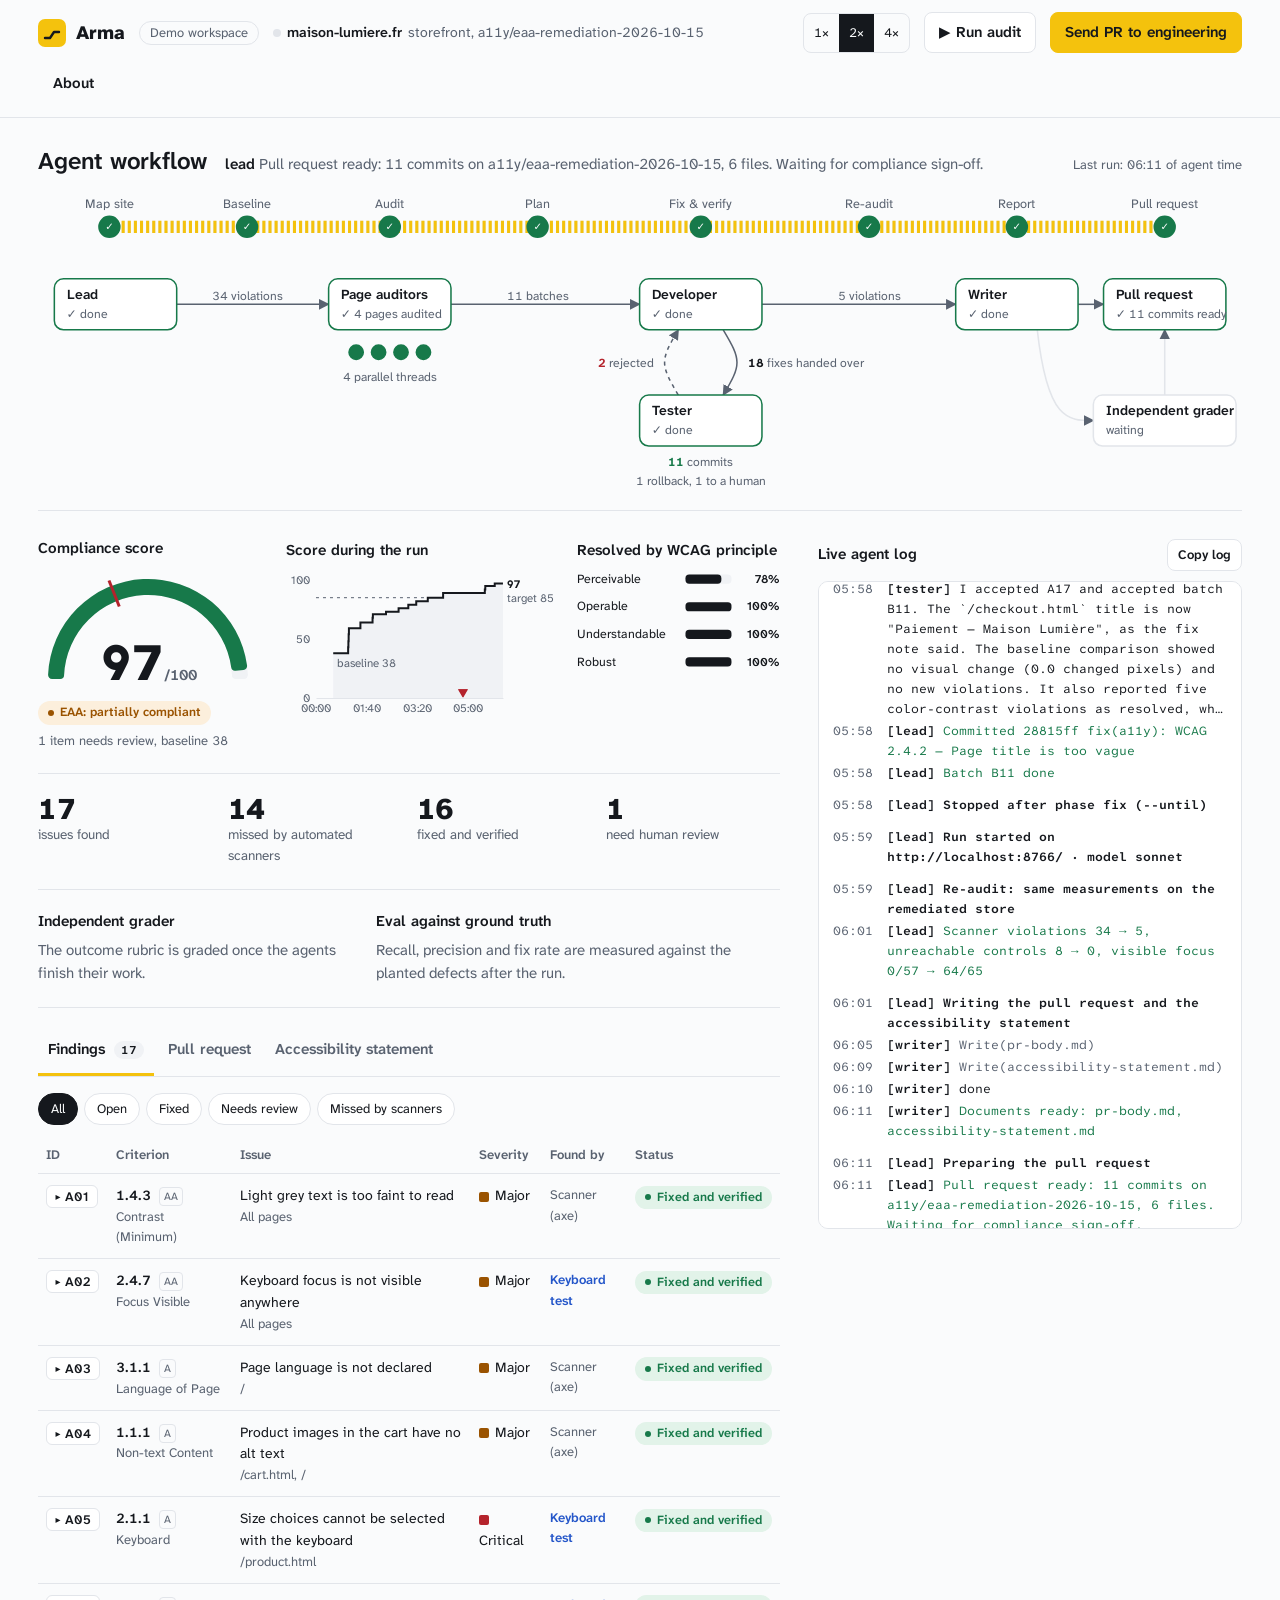
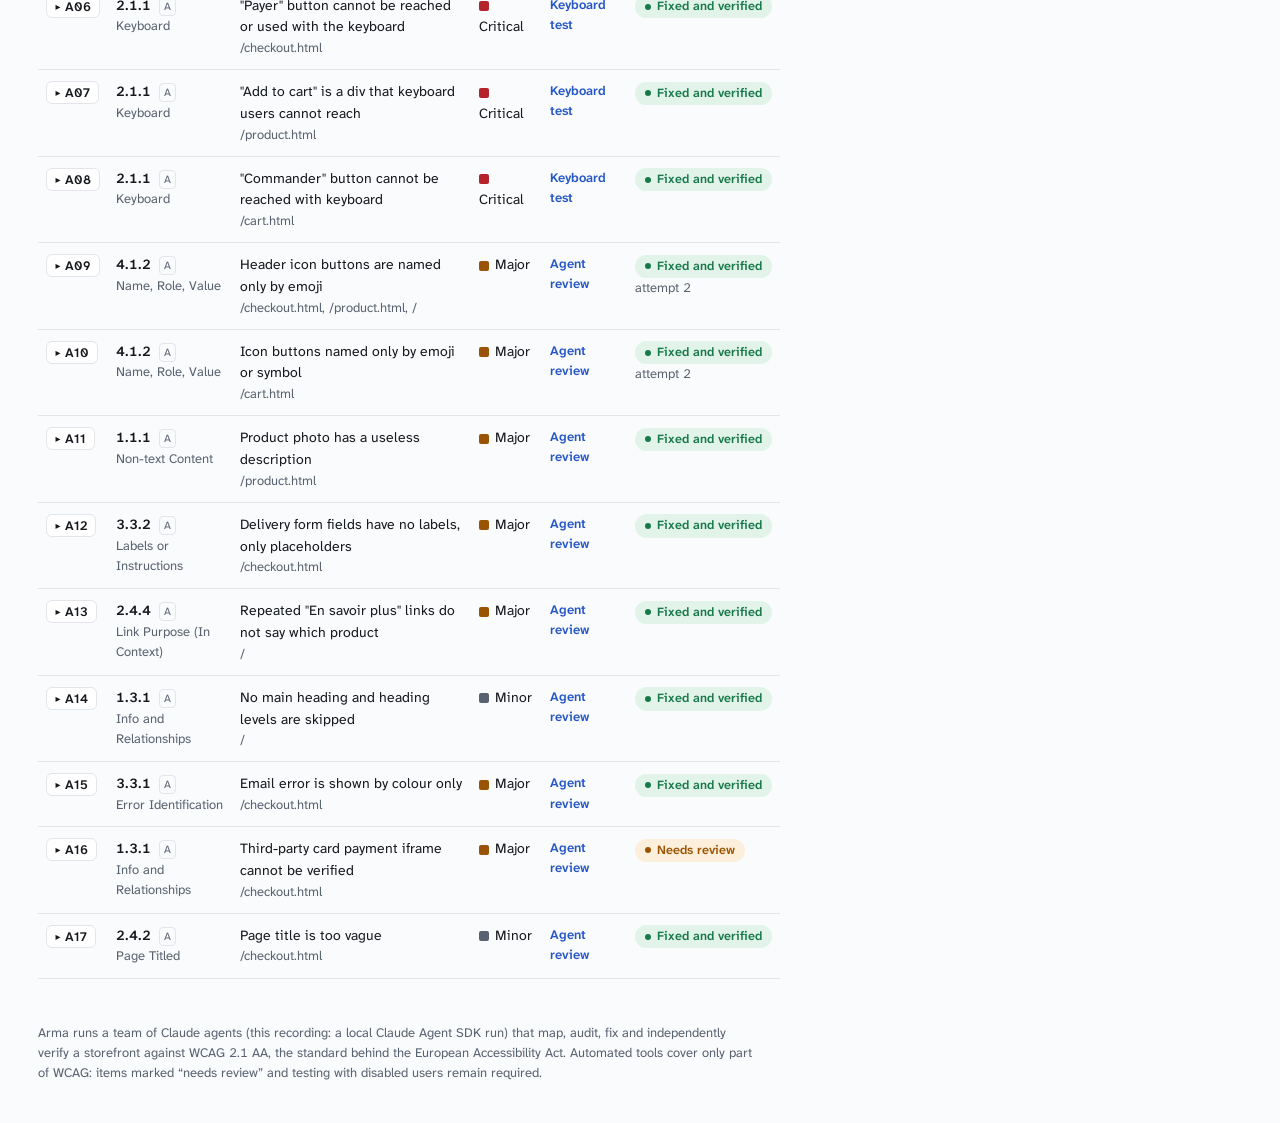
==== commit 43d61929: "chore: interim replay of a real agent run (claude-agent-sdk) Co-Authored-By: Claude Opus 5.5 <norepl" ====
--- a/web/index.html
+++ b/web/index.html
@@ -119,7 +119,7 @@
     </section>
   </div>
 
-  <p class="foot">Arma runs a team of Claude agents hosted on Claude Managed Agents that map, audit, fix and independently verify a storefront against WCAG 2.1 AA, the standard behind the European Accessibility Act. Automated tools cover only part of WCAG: items marked “needs review” and testing with disabled users remain required.</p>
+  <p class="foot">Arma runs a team of Claude agents <span id="footHost">hosted on Claude Managed Agents</span> that map, audit, fix and independently verify a storefront against WCAG 2.1 AA, the standard behind the European Accessibility Act. Automated tools cover only part of WCAG: items marked “needs review” and testing with disabled users remain required.</p>
 </main>
 
 <dialog id="about" aria-labelledby="aboutH">
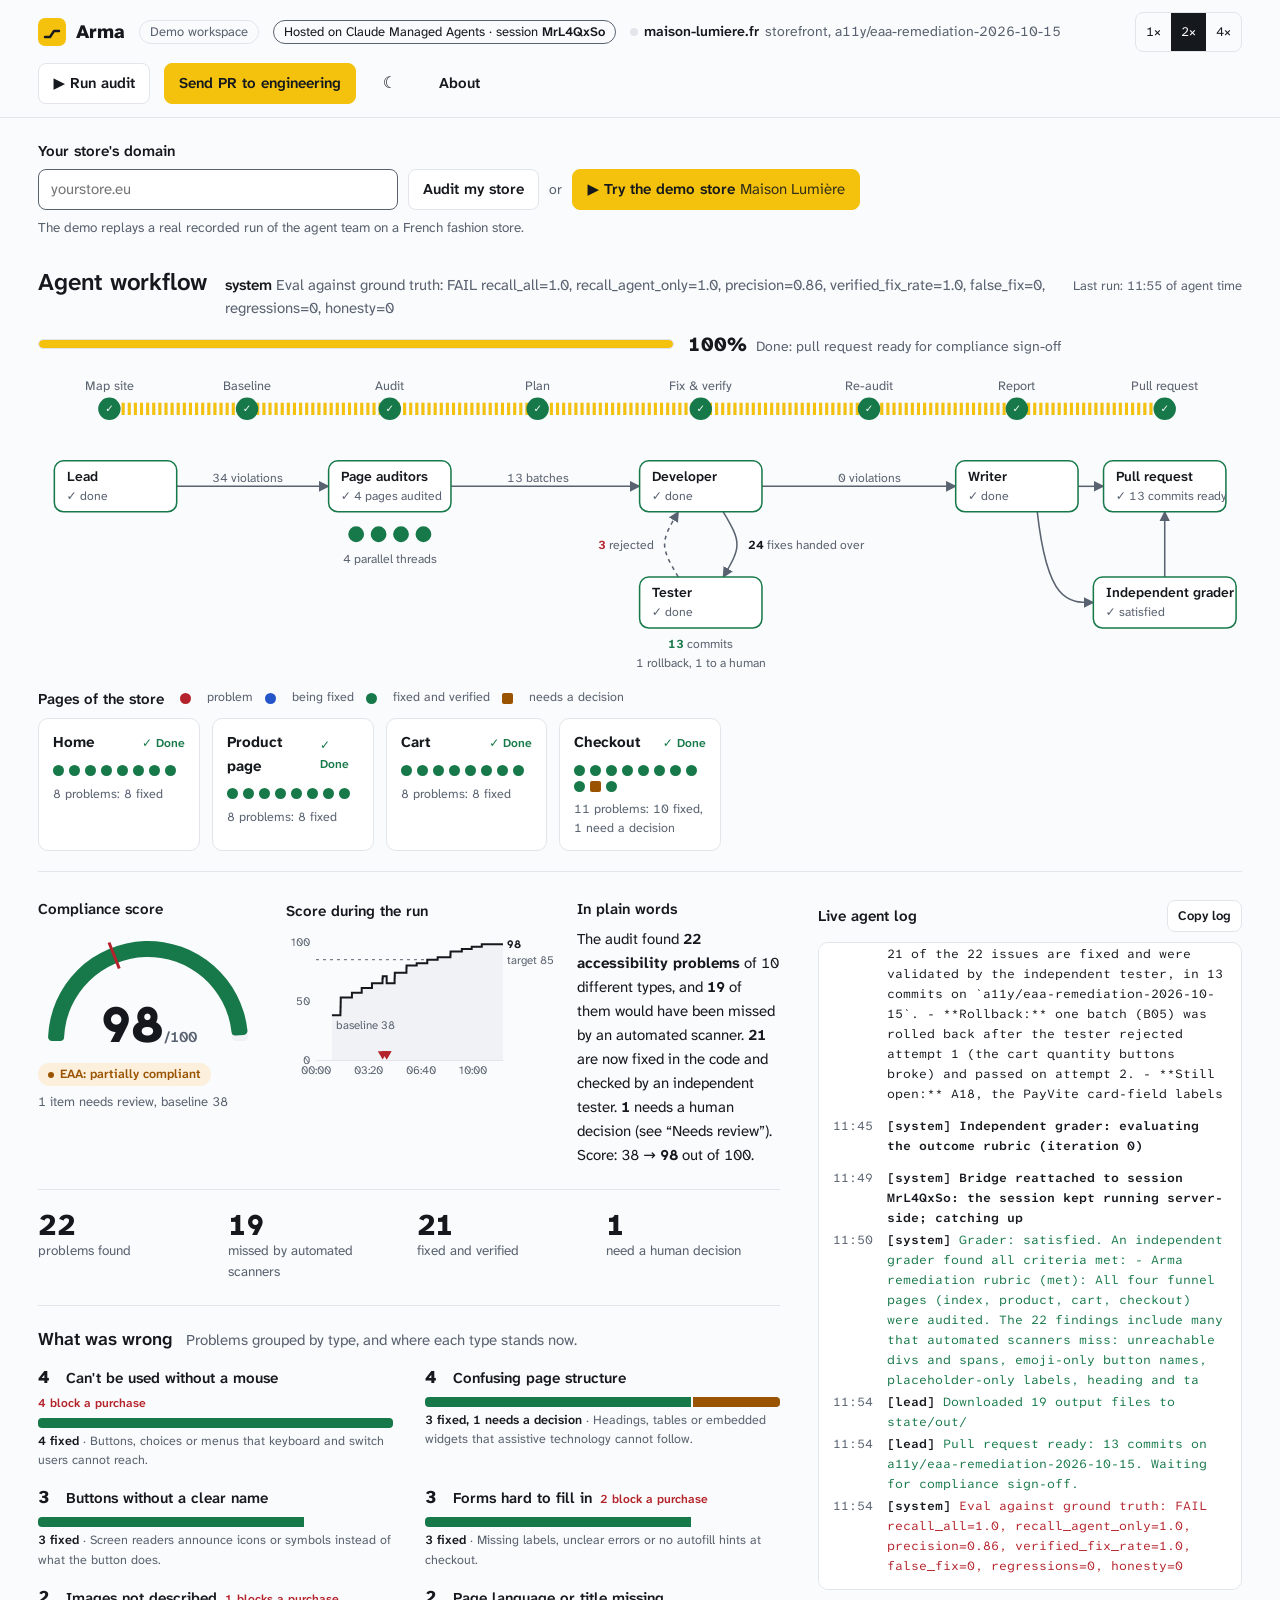
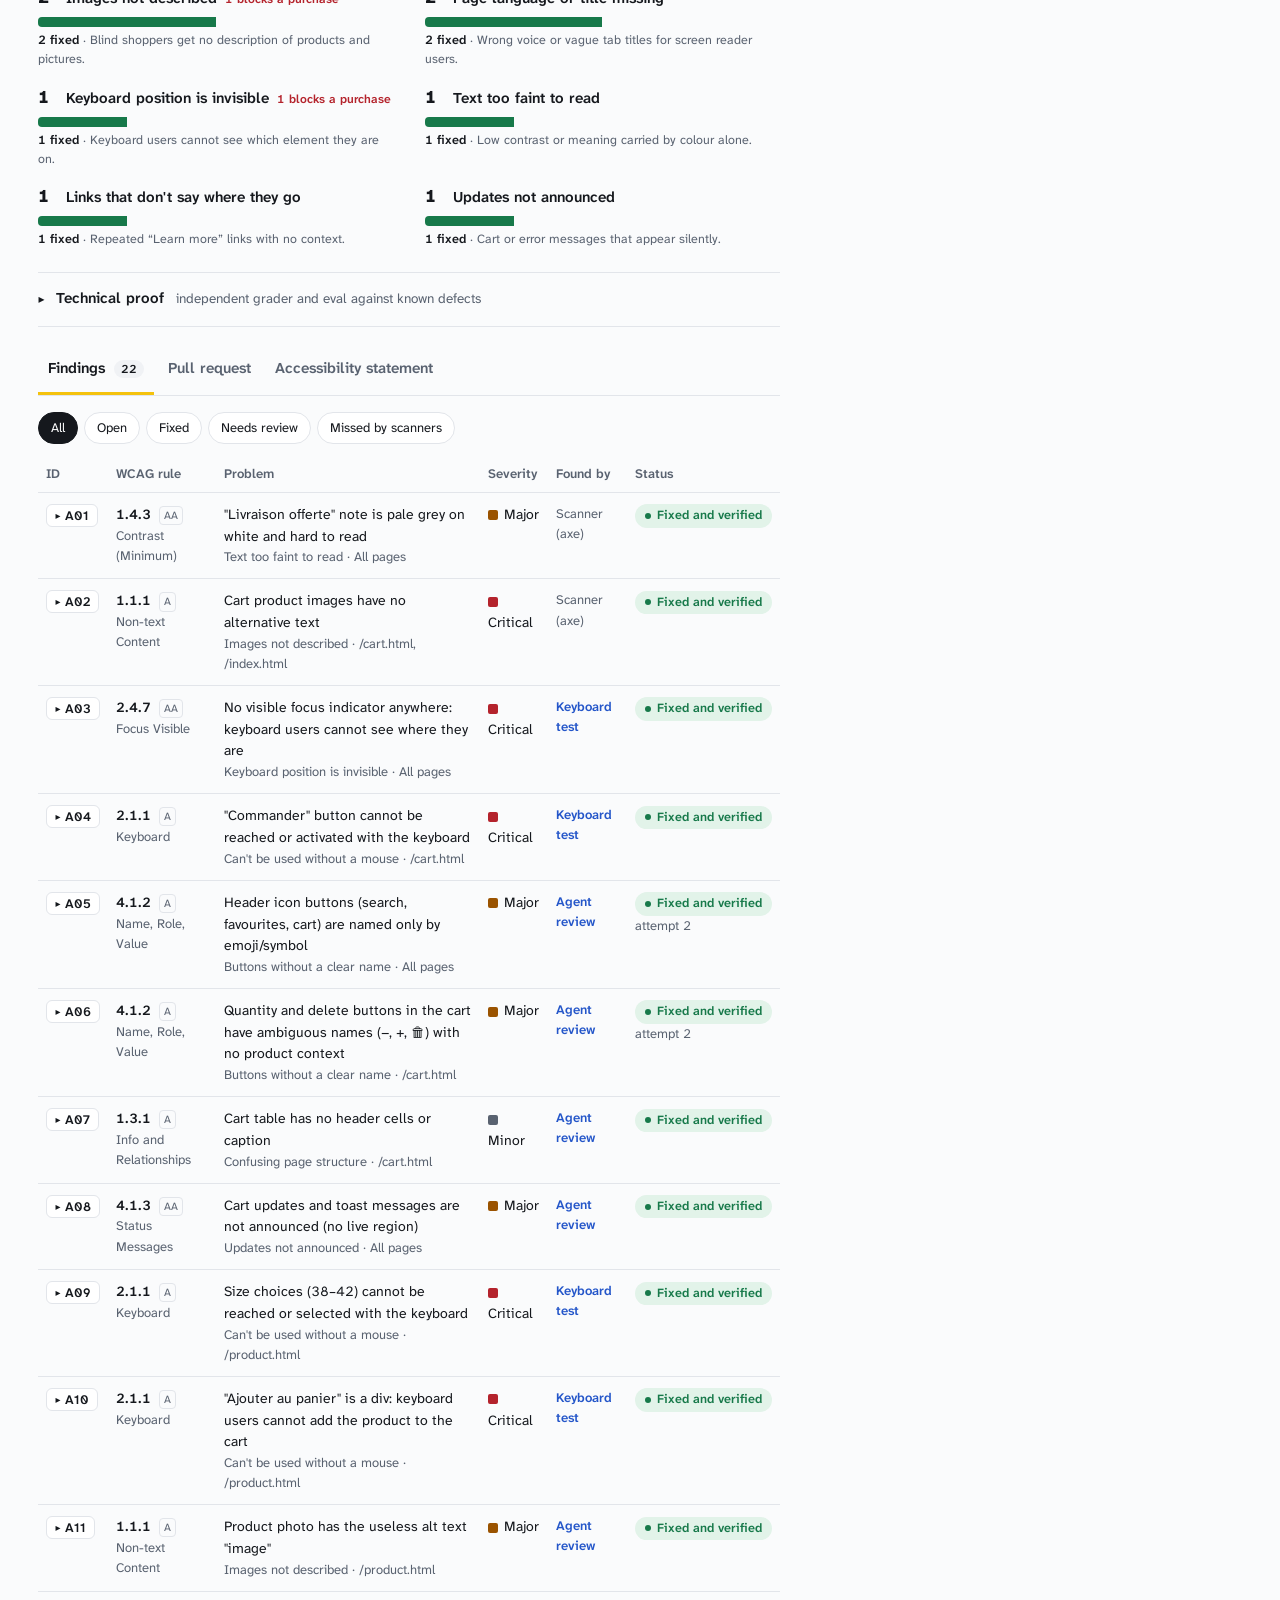
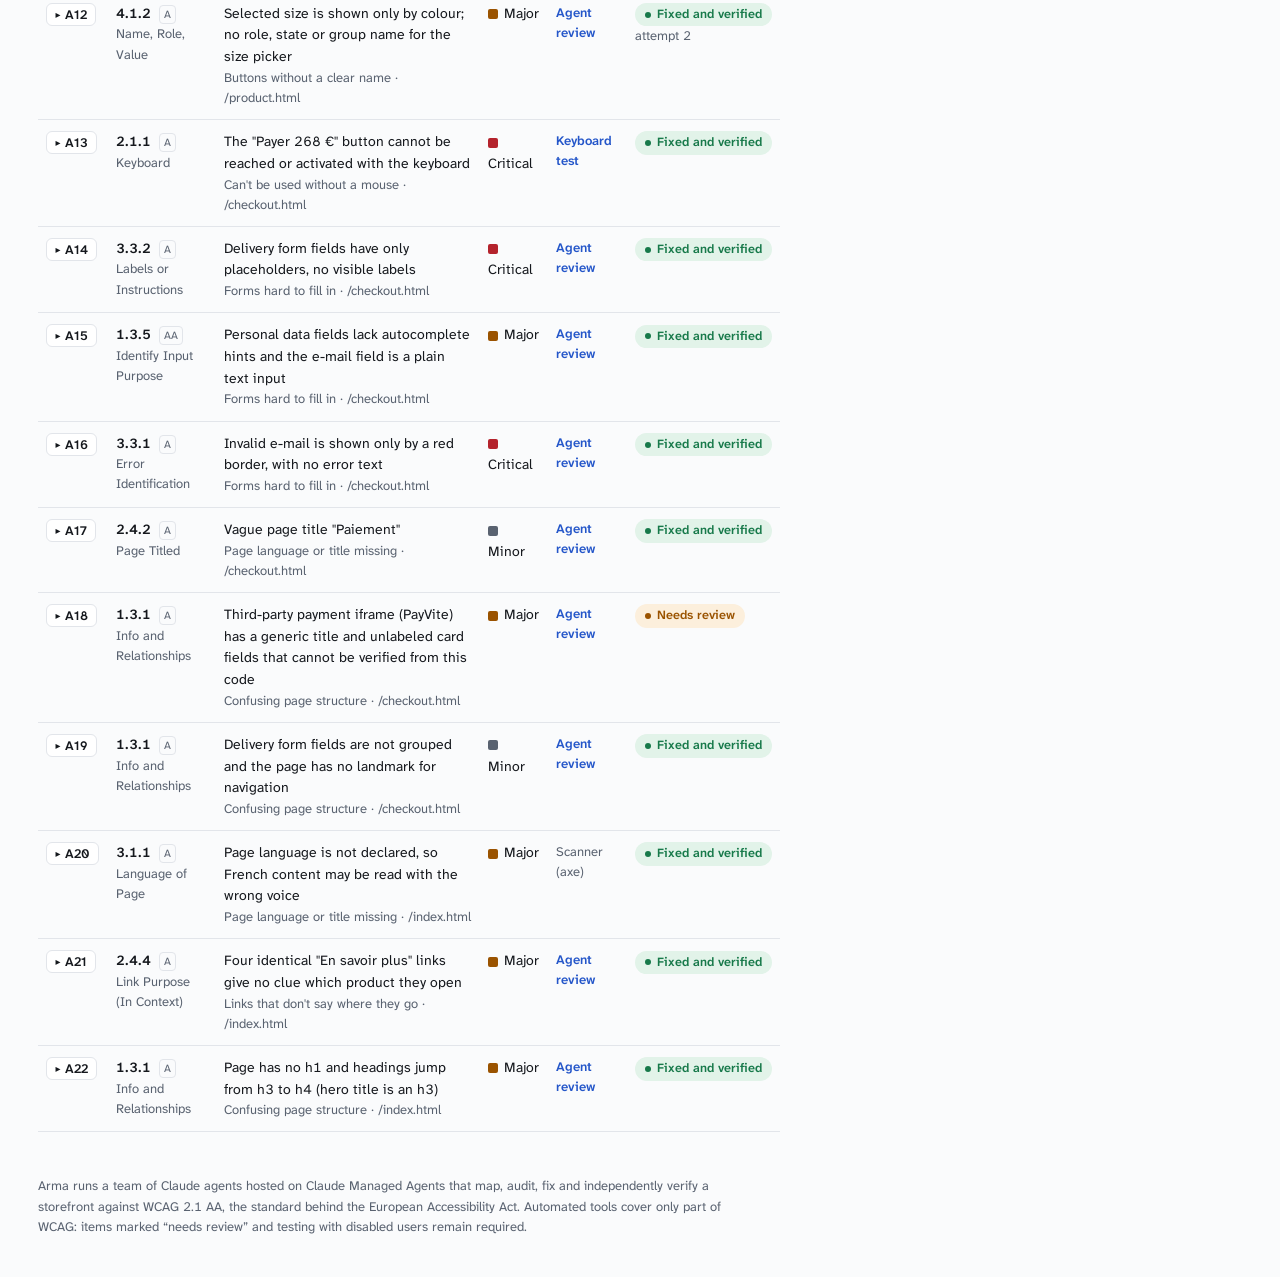
==== commit e5c11480: "feat(web): compliance-first view: plain-language breakdown, store map, progress, theme toggle, domai" ====
--- a/web/index.html
+++ b/web/index.html
@@ -30,20 +30,43 @@
   </div>
   <button class="btn" id="runBtn" type="button">▶ Run audit</button>
   <button class="btn primary" id="prBtn" type="button" disabled>Send PR to engineering</button>
+  <button class="btn ghost icon" id="themeBtn" type="button" aria-pressed="false"><span aria-hidden="true" id="themeIcon">☾</span><span class="vh">Dark mode</span></button>
   <button class="btn ghost" id="aboutBtn" type="button" aria-haspopup="dialog">About</button>
 </header>
 
 <main id="main">
+  <section class="target" aria-labelledby="targetH">
+    <h2 id="targetH" class="vh">Choose the store to audit</h2>
+    <form id="targetForm" class="target-form" novalidate>
+      <label for="domain">Your store's domain</label>
+      <div class="target-row">
+        <input id="domain" name="domain" type="text" inputmode="url" autocomplete="url" spellcheck="false" placeholder="yourstore.eu" aria-describedby="targetMsg">
+        <button class="btn" type="submit">Audit my store</button>
+        <span class="or" aria-hidden="true">or</span>
+        <button class="btn primary" type="button" id="demoBtn">▶ Try the demo store <span class="muted-ink">Maison Lumière</span></button>
+      </div>
+      <p class="target-msg" id="targetMsg" role="status" aria-live="polite">The demo replays a real recorded run of the agent team on a French fashion store.</p>
+    </form>
+  </section>
+
   <section class="flow" aria-labelledby="flowH">
     <div class="flow-head">
       <h1 id="flowH">Agent workflow</h1>
       <p class="flow-now" id="flowNow" aria-live="polite">Run an audit to watch the agents work.</p>
       <span class="clock" id="clock">Idle</span>
     </div>
+    <div class="progress" id="progress">
+      <div class="progress-bar" role="progressbar" aria-labelledby="progLbl" aria-valuemin="0" aria-valuemax="100" aria-valuenow="0" id="progBar"><span id="progFill"></span></div>
+      <p class="progress-lbl" id="progLbl"><b id="progPct">0%</b> <span id="progTxt">Not started</span></p>
+    </div>
     <div class="flow-scroll" tabindex="0" role="region" aria-label="Agent workflow diagram, scrollable">
       <svg id="flow" role="img" aria-labelledby="flowDesc"><desc id="flowDesc">Agent workflow</desc></svg>
     </div>
     <ul class="vh" id="agentList" aria-label="Agent status"></ul>
+    <div class="storemap">
+      <h2 id="mapH">Pages of the store <span class="legend" aria-hidden="true"><i class="d detected"></i>problem <i class="d fixing"></i>being fixed <i class="d validated"></i>fixed and verified <i class="d needs_human"></i>needs a decision</span></h2>
+      <ul class="tiles" id="tiles" aria-labelledby="mapH"><li class="tile empty-tile">Pages appear here once the lead agent has mapped the store.</li></ul>
+    </div>
   </section>
 
   <div class="grid">
@@ -62,21 +85,27 @@
           <div id="timeline" class="timeline"></div>
           <table class="vh" id="timelineTable"><caption>Score during the run</caption><thead><tr><th scope="col">Time</th><th scope="col">Score</th></tr></thead><tbody></tbody></table>
         </figure>
-        <figure class="chart">
-          <figcaption>Resolved by WCAG principle</figcaption>
-          <div id="pour" class="pour"></div>
-        </figure>
+        <div class="verdict-box">
+          <h2>In plain words</h2>
+          <p id="verdict" class="verdict-txt">No audit yet. Try the demo store to see the agent team at work.</p>
+        </div>
       </section>
 
       <dl class="kpis">
-        <div><dt>issues found</dt><dd id="kFound">–</dd></div>
+        <div><dt>problems found</dt><dd id="kFound">–</dd></div>
         <div><dt>missed by automated scanners</dt><dd id="kHidden">–</dd></div>
         <div><dt>fixed and verified</dt><dd id="kFixed">–</dd></div>
-        <div><dt>need human review</dt><dd id="kHuman">–</dd></div>
+        <div><dt>need a human decision</dt><dd id="kHuman">–</dd></div>
       </dl>
 
+      <section class="cats" aria-labelledby="catsH">
+        <div class="cats-head"><h2 id="catsH">What was wrong</h2><p class="muted">Problems grouped by type, and where each type stands now.</p></div>
+        <ul class="catlist" id="cats"><li class="empty">The breakdown appears as the auditors record problems.</li></ul>
+      </section>
+
+      <details class="proofwrap">
+        <summary><h2 id="proofH">Technical proof</h2><span class="muted">independent grader and eval against known defects</span></summary>
       <section class="proof" aria-labelledby="proofH">
-        <h2 id="proofH" class="vh">Proof</h2>
         <div class="grader" id="grader">
           <h3>Independent grader</h3>
           <div id="graderBody"><p class="muted">The outcome rubric is graded once the agents finish their work.</p></div>
@@ -86,6 +115,7 @@
           <div id="evalBody"><p class="muted">Recall, precision and fix rate are measured against the planted defects after the run.</p></div>
         </div>
       </section>
+      </details>
 
       <section class="work" aria-label="Compliance workspace">
         <div class="tabs" role="tablist" aria-label="Compliance workspace">
@@ -103,7 +133,7 @@
           </div>
           <div class="tablewrap" tabindex="0" role="region" aria-label="Findings table">
             <table class="findings">
-              <thead><tr><th scope="col">ID</th><th scope="col">Criterion</th><th scope="col">Issue</th><th scope="col">Severity</th><th scope="col">Found by</th><th scope="col">Status</th></tr></thead>
+              <thead><tr><th scope="col">ID</th><th scope="col">WCAG rule</th><th scope="col">Problem</th><th scope="col">Severity</th><th scope="col">Found by</th><th scope="col">Status</th></tr></thead>
               <tbody id="rows"></tbody>
             </table>
           </div>
--- a/web/styles.css
+++ b/web/styles.css
@@ -264,3 +264,92 @@
 .h-dot { fill: var(--ink); }
 .h-label { font: 12px var(--sans); fill: var(--ink); }
 #flow .arrowhead { fill: var(--muted); }
+
+/* ---------------------------------------------------------------- compliance-first additions */
+.btn.icon { min-width: 40px; padding: 8px 10px; font-size: 16px; }
+.muted-ink { font-weight: 400; opacity: .85; }
+
+/* store to audit */
+.target { padding: 22px 0 0; }
+.target-form label { display: block; font-weight: 600; margin-bottom: 6px; }
+.target-row { display: flex; flex-wrap: wrap; gap: 8px 10px; align-items: center; }
+.target-row input { flex: 1 1 240px; min-width: 0; max-width: 360px; min-height: 40px; border: 1px solid var(--muted); border-radius: 8px; padding: 8px 12px; background: var(--panel); }
+.target-row input[aria-invalid="true"] { border-color: var(--bad); box-shadow: 0 0 0 1px var(--bad); }
+.target-row .or { color: var(--muted); font-size: 14px; }
+.target-msg { margin-top: 8px; font-size: 13.5px; color: var(--muted); }
+.target-msg b { color: var(--ink); }
+.linkbtn { border: 0; background: none; padding: 0; color: var(--info); text-decoration: underline; cursor: pointer; font: inherit; }
+
+/* overall progress */
+.progress { display: flex; align-items: center; gap: 14px; margin: 4px 0 6px; }
+.progress-bar { flex: 1; height: 10px; border-radius: 99px; background: var(--faint); overflow: hidden; border: 1px solid var(--line); }
+.progress-bar span { display: block; height: 100%; width: 0; background: var(--signal); border-radius: 99px; transition: width .6s cubic-bezier(.2,.7,.2,1); }
+.progress.on .progress-bar span { background-image: repeating-linear-gradient(-45deg, transparent 0 6px, rgba(0,0,0,.12) 6px 12px); background-size: 34px 34px; animation: stripes 1s linear infinite; }
+.progress-lbl { min-width: 0; flex: 0 1 46%; font-size: 14px; color: var(--muted); }
+.progress-lbl b { color: var(--ink); font-size: 20px; font-weight: 800; margin-right: 6px; letter-spacing: -.01em; }
+@media (max-width: 640px) { .progress { flex-direction: column; align-items: stretch; gap: 4px; } .progress-lbl { flex: none; } }
+
+/* store map */
+.storemap { margin-top: 18px; }
+.storemap h2 { display: flex; flex-wrap: wrap; align-items: baseline; gap: 4px 16px; margin-bottom: 10px; }
+.legend { font-size: 12.5px; font-weight: 400; color: var(--muted); display: inline-flex; flex-wrap: wrap; gap: 4px 12px; align-items: center; }
+.legend .d { margin-right: 4px; }
+.tiles { list-style: none; padding: 0; margin: 0; display: grid; grid-template-columns: repeat(auto-fill, minmax(min(150px, 100%), 1fr)); gap: 12px; }
+.tile { position: relative; overflow: hidden; border: 1px solid var(--line); border-radius: 10px; background: var(--panel); padding: 12px 14px; min-height: 104px; transition: border-color .3s; }
+.tile.empty-tile { grid-column: 1 / -1; min-height: 0; color: var(--muted); font-size: 14px; }
+.tile.scanning { border-color: var(--signal); }
+.tile.fixing { border-color: var(--info); }
+.tile.scanning::after { content: ""; position: absolute; inset: 0 auto 0 -40%; width: 40%; background: linear-gradient(90deg, transparent, rgba(244,194,13,.28), transparent); animation: sweep 1.4s linear infinite; pointer-events: none; }
+.thead { display: flex; justify-content: space-between; align-items: center; gap: 8px; }
+.tstate { font-size: 12px; font-weight: 600; }
+.tstate.scan { color: var(--ink); } .tstate.fix { color: var(--info); } .tstate.done { color: var(--ok); }
+.dots { display: flex; flex-wrap: wrap; gap: 5px; margin: 10px 0 8px; min-height: 12px; }
+.d { display: inline-block; width: 11px; height: 11px; border-radius: 50%; background: var(--bad); transition: background-color .4s, transform .3s; flex: none; }
+.d.fixing, .d.fixed_pending { background: var(--info); animation: blink 1s ease-in-out infinite; }
+.d.rejected { background: var(--warn); }
+.d.validated { background: var(--ok); }
+.d.needs_human { background: var(--warn); border-radius: 2px; }
+.d.pop { animation: pop .5s ease-out; }
+.tsum { font-size: 12.5px; color: var(--muted); }
+
+/* plain-language verdict next to the score */
+.verdict-box h2 { margin-bottom: 8px; }
+.verdict-txt { font-size: 15px; line-height: 1.6; max-width: 46ch; }
+.verdict-txt b { font-weight: 700; }
+.kpis dd.bump { animation: bump .45s ease-out; }
+
+/* what was wrong */
+.cats { padding: 22px 0; border-bottom: 1px solid var(--line); }
+.cats-head { display: flex; flex-wrap: wrap; align-items: baseline; gap: 4px 14px; margin-bottom: 12px; }
+.cats-head h2 { font-size: 18px; }
+.catlist { list-style: none; padding: 0; margin: 0; display: grid; grid-template-columns: repeat(2, minmax(0, 1fr)); gap: 14px 32px; }
+@media (max-width: 720px) { .catlist { grid-template-columns: minmax(0, 1fr); } }
+.catlist > .empty { grid-column: 1 / -1; }
+.cat { min-width: 0; }
+.cat-txt { display: flex; flex-wrap: wrap; align-items: baseline; gap: 2px 8px; margin-bottom: 5px; }
+.cat-txt b { font-weight: 600; }
+.cat-n { font-weight: 800; font-size: 18px; letter-spacing: -.01em; min-width: 20px; }
+.cat-crit { font-size: 12px; font-weight: 600; color: var(--bad); }
+.cat-bar { display: flex; height: 10px; border-radius: 4px; overflow: hidden; background: transparent; }
+.seg { display: block; height: 100%; transition: width .6s cubic-bezier(.2,.7,.2,1); }
+.seg + .seg { border-left: 2px solid var(--bg); }
+.seg.ok { background: var(--ok); } .seg.info { background: var(--info); } .seg.warn { background: var(--warn); } .seg.bad { background: var(--bad); }
+.cat-parts { margin-top: 4px; font-size: 12.5px; color: var(--muted); }
+.cat-state { color: var(--ink); font-weight: 600; }
+.empty.empty { list-style: none; }
+
+/* technical proof, collapsed for the compliance reader */
+.proofwrap { border-bottom: 1px solid var(--line); }
+.proofwrap > summary { cursor: pointer; padding: 16px 0; display: flex; flex-wrap: wrap; align-items: baseline; gap: 4px 12px; list-style: none; }
+.proofwrap > summary::-webkit-details-marker { display: none; }
+.proofwrap > summary::before { content: "▸"; font-size: 12px; transition: transform .15s; }
+.proofwrap[open] > summary::before { transform: rotate(90deg); }
+.proofwrap > summary h2 { display: inline; font-size: 15px; }
+.proofwrap > summary .muted { font-size: 13.5px; }
+.proofwrap .proof { border-bottom: 0; padding-top: 0; }
+
+@keyframes stripes { to { background-position: 34px 0; } }
+@keyframes sweep { to { left: 110%; } }
+@keyframes blink { 50% { opacity: .35; } }
+@keyframes pop { 0% { transform: scale(0); } 70% { transform: scale(1.5); } 100% { transform: scale(1); } }
+@keyframes bump { 40% { transform: translateY(-3px); color: var(--ok); } }
